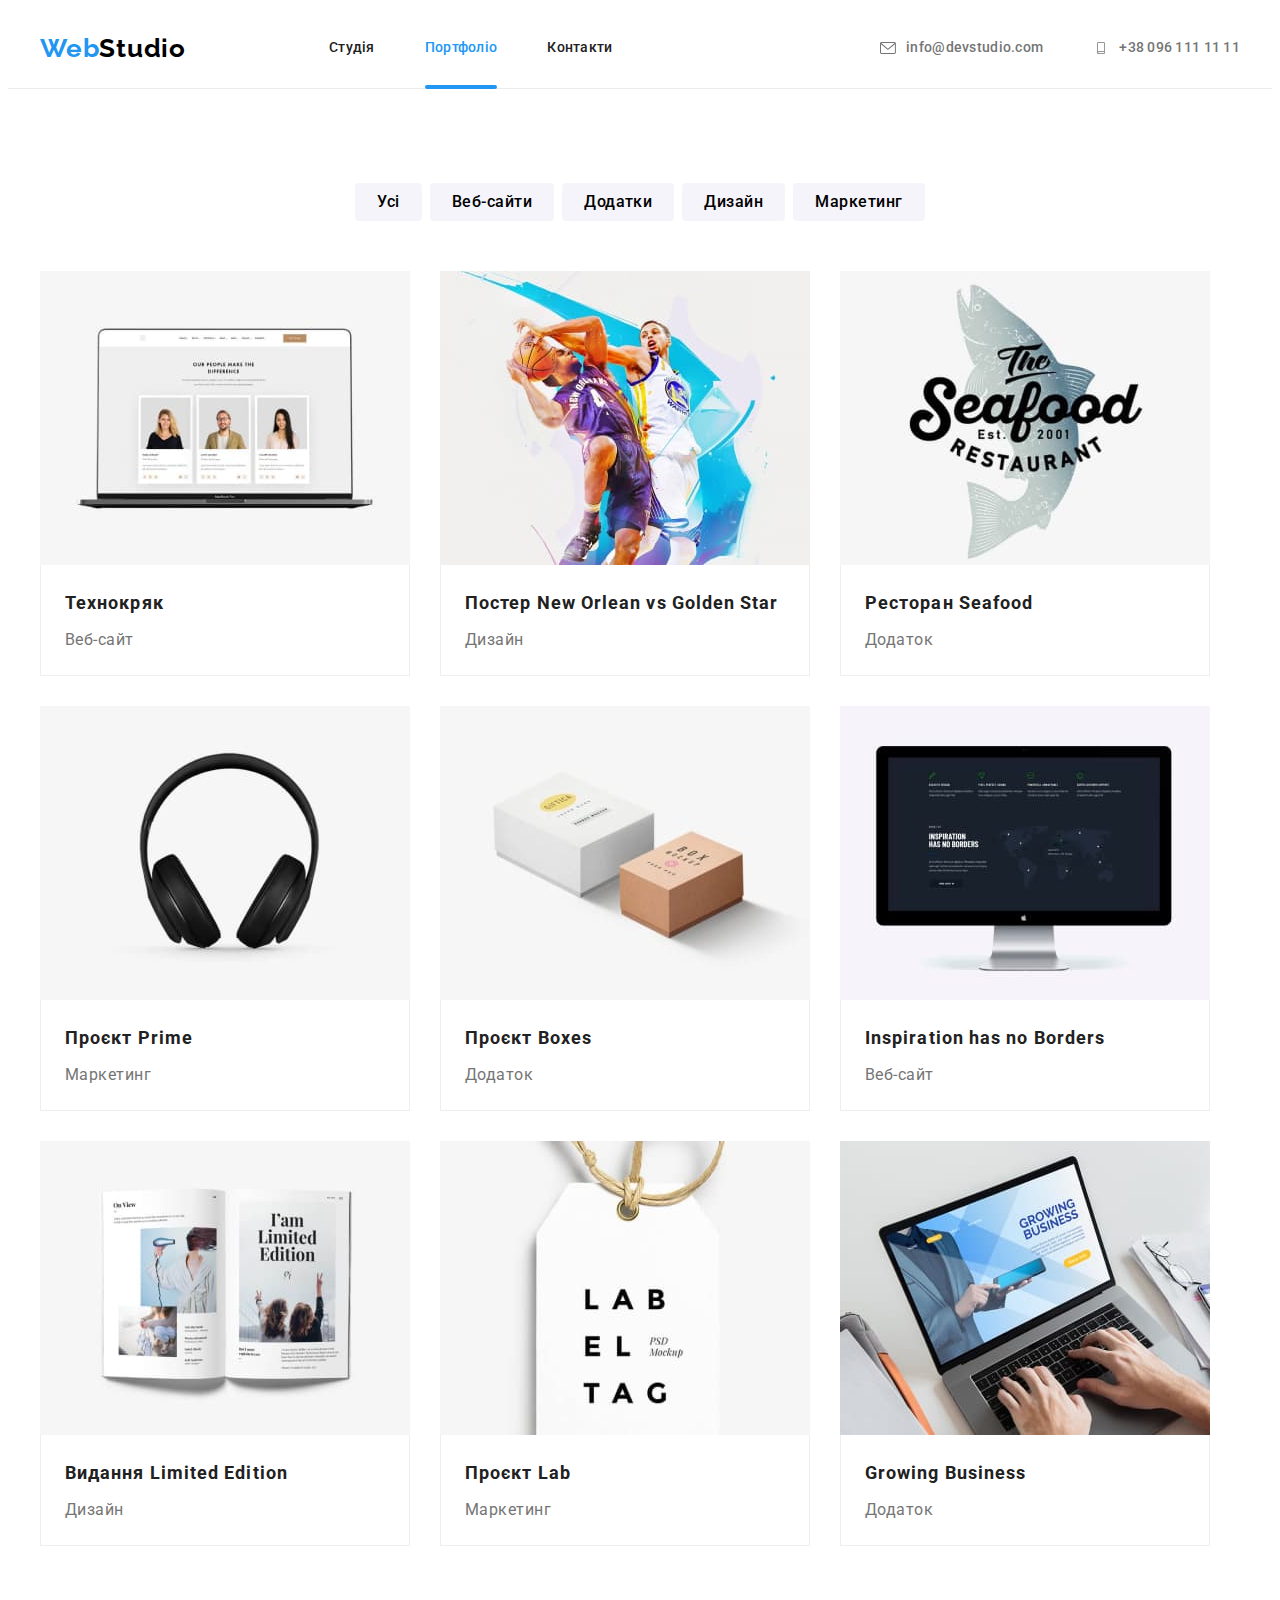
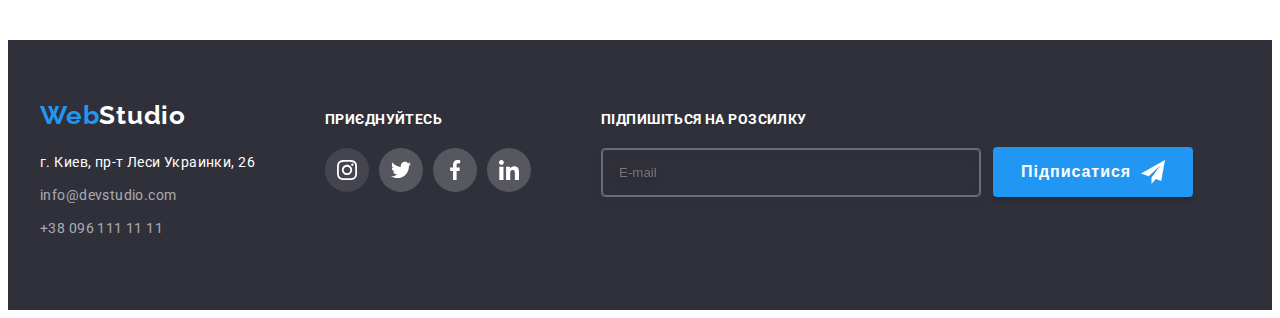
==== portfolio.html @ 6d275584 "start" ====
<!DOCTYPE html>
<html lang="uk">
  <head>
    <meta charset="UTF-8" />
    <meta http-equiv="X-UA-Compatible" content="IE=edge" />
    <meta name="viewport" content="width=device-width, initial-scale=1.0" />
    <link rel="preconnect" href="https://fonts.googleapis.com" />
    <link rel="preconnect" href="https://fonts.gstatic.com" crossorigin />
    <link
      href="https://fonts.googleapis.com/css2?family=Raleway:wght@700&family=Roboto:wght@400;500;700;900&display=swap"
      rel="stylesheet"
    />
    <link
      rel="stylesheet"
      href="https://cdnjs.cloudflare.com/ajax/libs/modern-normalize/1.1.0/modern-normalize.min.css"
      integrity="sha512-wpPYUAdjBVSE4KJnH1VR1HeZfpl1ub8YT/NKx4PuQ5NmX2tKuGu6U/JRp5y+Y8XG2tV+wKQpNHVUX03MfMFn9Q=="
      crossorigin="anonymous"
      referrerpolicy="no-referrer"
    />
    <link rel="stylesheet" href="./css/styles.css" />
    <title>Portfolio</title>
  </head>
  <body>
    <!-- Шапка сторінки-->
    <header class="header">
      <div class="header-container container">
        <nav class="site-nav">
          <a class="logo" href="./index.html"
            >Web<span class="accent">Studio</span>
          </a>
          <ul class="site-nav list">
            <li class="site-nav item">
              <a href="./index.html" class="nav-link link">Студія</a>
            </li>
            <li class="site-nav item">
              <a href="./portfolio.html" class="nav-link current link"
                >Портфоліо</a
              >
            </li>
            <li class="site-nav item">
              <a href="#" class="nav-link link">Контакти</a>
            </li>
          </ul>
        </nav>
        <ul class="auth-nav list">
          <li class="auth-nav item">
            <a href="mailto:info@devstudio.com" class="auth-link link">
              <svg class="auth-icon" width="16" height="12">
                <use href="./images/symbol-defs.svg#icon-envelope"></use>
              </svg>
              info@devstudio.com</a
            >
          </li>
          <li class="auth-nav item">
            <a href="tel:+380961111111" class="auth-link link"
              ><svg class="auth-icon" width="16" height="12">
                <use href="./images/symbol-defs.svg#icon-smartphone"></use>
              </svg>
              +38 096 111 11 11</a
            >
          </li>
        </ul>
      </div>
    </header>
    <main>
      <!-- Main section -->
      <section class="portfolio section">
        <div class="container">
          <!-- Filters -->
          <h1 class="visually-hidden">Приклади робіт</h1>
          <ul class="filters-list list">
            <li class="filters-item">
              <button type="button" class="filters-btn">Усі</button>
            </li>
            <li class="filters-item">
              <button type="button" class="filters-btn">Веб-сайти</button>
            </li>
            <li class="filters-item">
              <button type="button" class="filters-btn">Додатки</button>
            </li>
            <li class="filters-item">
              <button type="button" class="filters-btn">Дизайн</button>
            </li>
            <li class="filters-item">
              <button type="button" class="filters-btn">Маркетинг</button>
            </li>
          </ul>

          <!-- Image list -->

          <ul class="img-list list">
            <li class="img-item">
              <a href="#" class="img-link link">
                <div class="img-top-wrap">
                  <img
                    class="filters-img"
                    src="./images/all_1.jpg"
                    alt="Ноутбук"
                    width="370"
                  />
                  <p class="img-top-text">
                    Ресурс пропонує комплексні пропозиції з різним рівнем
                    функціоналу та сервісів. Все це дозволить відвідувачу
                    отримати вичерпні відомості про компанію чи приватну особу.
                  </p>
                </div>
                <div class="image-wrap">
                  <h2 class="img-title">Технокряк</h2>
                  <p class="img-text">Веб-сайт</p>
                </div>
              </a>
            </li>
            <li class="img-item">
              <a href="#" class="img-link link">
                <div class="img-top-wrap">
                  <img
                    class="filters-img"
                    src="./images/all_2.jpg"
                    alt="Баскетболісти"
                    width="370"
                  />
                  <p class="img-top-text">
                    Ресурс пропонує комплексні пропозиції з різним рівнем
                    функціоналу та сервісів. Все це дозволить відвідувачу
                    отримати вичерпні відомості про компанію чи приватну особу.
                  </p>
                </div>
                <div class="image-wrap">
                  <h2 class="img-title">
                    Постер <span lang="en">New Orlean vs Golden Star</span>
                  </h2>
                  <p class="img-text">Дизайн</p>
                </div></a
              >
            </li>
            <li class="img-item">
              <a href="#" class="img-link link">
                <div class="img-top-wrap">
                  <img
                    class="filters-img"
                    src="./images/all_3.jpg"
                    alt="Емблема ресторану морепродуктів"
                    width="370"
                  />
                  <p class="img-top-text">
                    Ресурс пропонує комплексні пропозиції з різним рівнем
                    функціоналу та сервісів. Все це дозволить відвідувачу
                    отримати вичерпні відомості про компанію чи приватну особу.
                  </p>
                </div>
                <div class="image-wrap">
                  <h2 class="img-title">
                    Ресторан <span lang="en">Seafood </span>
                  </h2>
                  <p class="img-text">Додаток</p>
                </div>
              </a>
            </li>
            <li class="img-item">
              <a href="#" class="img-link link">
                <div class="img-top-wrap">
                  <img
                    class="filters-img"
                    src="./images/all_4.jpg"
                    alt="Наушники"
                    width="370"
                  />
                  <p class="img-top-text">
                    Ресурс пропонує комплексні пропозиції з різним рівнем
                    функціоналу та сервісів. Все це дозволить відвідувачу
                    отримати вичерпні відомості про компанію чи приватну особу.
                  </p>
                </div>
                <div class="image-wrap">
                  <h2 class="img-title">
                    Проєкт <span lang="en"> Prime </span>
                  </h2>
                  <p class="img-text">Маркетинг</p>
                </div>
              </a>
            </li>
            <li class="img-item">
              <a href="#" class="img-link link">
                <div class="img-top-wrap">
                  <img
                    class="filters-img"
                    src="./images/all_5.jpg"
                    alt="Картоні коробки"
                    width="370"
                  />
                  <p class="img-top-text">
                    Ресурс пропонує комплексні пропозиції з різним рівнем
                    функціоналу та сервісів. Все це дозволить відвідувачу
                    отримати вичерпні відомості про компанію чи приватну особу.
                  </p>
                </div>
                <div class="image-wrap">
                  <h2 class="img-title">Проєкт <span lang="en">Boxes</span></h2>
                  <p class="img-text">Додаток</p>
                </div>
              </a>
            </li>
            <li class="img-item">
              <a href="#" class="img-link link">
                <div class="img-top-wrap">
                  <img
                    class="filters-img"
                    src="./images/all_6.jpg"
                    alt="Монітор"
                    width="370"
                  />
                  <p class="img-top-text">
                    Ресурс пропонує комплексні пропозиції з різним рівнем
                    функціоналу та сервісів. Все це дозволить відвідувачу
                    отримати вичерпні відомості про компанію чи приватну особу.
                  </p>
                </div>
                <div class="image-wrap">
                  <h2 class="img-title" lang="en">
                    Inspiration has no Borders
                  </h2>
                  <p class="img-text">Веб-сайт</p>
                </div>
              </a>
            </li>
            <li class="img-item">
              <a href="#" class="img-link link">
                <div class="img-top-wrap">
                  <img
                    class="filters-img"
                    src="./images/all_7.jpg"
                    alt="Розгорнути книга"
                    width="370"
                  />
                  <p class="img-top-text">
                    Ресурс пропонує комплексні пропозиції з різним рівнем
                    функціоналу та сервісів. Все це дозволить відвідувачу
                    отримати вичерпні відомості про компанію чи приватну особу.
                  </p>
                </div>
                <div class="image-wrap">
                  <h2 class="img-title">
                    Видання <span lang="en">Limited Edition</span>
                  </h2>
                  <p class="img-text">Дизайн</p>
                </div>
              </a>
            </li>
            <li class="img-item">
              <a href="#" class="img-link link">
                <div class="img-top-wrap">
                  <img
                    class="filters-img"
                    src="./images/all_8.jpg"
                    alt="Ярлик на мотузці"
                    width="370"
                  />
                  <p class="img-top-text">
                    Ресурс пропонує комплексні пропозиції з різним рівнем
                    функціоналу та сервісів. Все це дозволить відвідувачу
                    отримати вичерпні відомості про компанію чи приватну особу.
                  </p>
                </div>
                <div class="image-wrap">
                  <h2 class="img-title">Проєкт <span lang="en">Lab</span></h2>
                  <p class="img-text">Маркетинг</p>
                </div>
              </a>
            </li>
            <li class="img-item">
              <a href="#" class="img-link link">
                <div class="img-top-wrap">
                  <img
                    class="filters-img"
                    src="./images/all_9.jpg"
                    alt="Набір тексту на ноутбуці"
                    width="370"
                  />
                  <p class="img-top-text">
                    Ресурс пропонує комплексні пропозиції з різним рівнем
                    функціоналу та сервісів. Все це дозволить відвідувачу
                    отримати вичерпні відомості про компанію чи приватну особу.
                  </p>
                </div>
                <div class="image-wrap">
                  <h2 class="img-title" lang="en">Growing Business</h2>
                  <p class="img-text">Додаток</p>
                </div>
              </a>
            </li>
          </ul>
        </div>
      </section>
    </main>
    <!-- Футер -->
    <footer class="footer section">
      <div class="footer-container container">
        <div class="footer-data">
          <a class="footer-logo" href="./index.html"
            >Web<span class="accent-footer">Studio</span>
          </a>

          <!-- <a href="./index.html">Web <span>Studio</span> </a> -->
          <address class="footer-data">
            <ul class="footer-list list">
              <li class="footer-item">
                <a
                  class="footer-adres link"
                  href="https://goo.gl/maps/CPtrU1FHBa2aNyZL9"
                  target="_blank"
                  rel="noopener noreferrer nofollow"
                  >г. Киев, пр-т Леси Украинки, 26</a
                >
              </li>
              <li class="footer-item">
                <a class="footer-nav link" href="mailto:info@devstudio.com"
                  >info@devstudio.com</a
                >
              </li>
              <li class="footer-item">
                <a class="footer-nav link" href="tel:+380961111111"
                  >+38 096 111 11 11</a
                >
              </li>
            </ul>
          </address>
        </div>
        <div class="footer-soc">
          <p class="footer-soc-title">Приєднуйтесь</p>
          <ul class="footer-soc-list list">
            <li class="footer-soc-item link">
              <a class="footer-soc-link" href="">
                <svg class="footer-soc-icon" width="20" height="20">
                  <use href="./images/symbol-defs.svg#icon-instagram"></use>
                </svg>
              </a>
            </li>
            <li class="footer-soc-link link">
              <a class="footer-soc-link" href="">
                <svg class="footer-soc-icon" width="20" height="20">
                  <use href="./images/symbol-defs.svg#icon-twitter"></use>
                </svg>
              </a>
            </li>
            <li class="footer-soc-link link">
              <a class="footer-soc-link" href="">
                <svg class="footer-soc-icon" width="20" height="20">
                  <use href="./images/symbol-defs.svg#icon-facebook"></use>
                </svg>
              </a>
            </li>
            <li class="footer-soc-link link">
              <a class="footer-soc-link" href="">
                <svg class="footer-soc-icon" width="20" height="20">
                  <use href="./images/symbol-defs.svg#icon-linkedin"></use>
                </svg>
              </a>
            </li>
          </ul>
        </div>
        <form class="footer-form">
          <div class="footer-form-field">
            <b class="footer-form-text">Підпишіться на розсилку</b>
            <label class="footer-form-label" for="user_email">
              <input
                class="footer-form-input"
                type="email"
                name="email"
                id="user_email"
                placeholder="E-mail"
              />
            </label>
          </div>
          <div class="footer-form-btn">
            <button class="footer-btn" type="submit">
              Підписатися
              <svg class="footer-form-btn-icon" width="24" height="24">
                <use href="./images/symbol-defs.svg#send"></use>
              </svg>
            </button>
          </div>
        </form>
      </div>
    </footer>
  </body>
</html>
---- css/styles.css ----
body {
  font-family: "Roboto", sans-serif;
  color: #212121;
  background: #ffffff;
}

:root {
  --text-nav-link-color: #212121;
  --text-nav-link-hover-color: #2196f3;
  --auth-link-color: #757575;
  --hero-title-color: #ffffff;
  --hero-btn-hover-background-color: #188ce8;
  --team-background-color: #f5f4fa;
  --footer-nav-color: rgba(255, 255, 255, 0.6);
  --accent-color: #000000;
  --hero-bacground-color: #2f303a;
  --header-border_bottom-color: #ececec;
  --portfolio-border-color: #eeeeee;
  --customer-link-color: #afb1b8;
  --work-examp-before-background: rgba(47, 48, 58, 0.8);
  --transition-duration: 250ms cubic-bezier(0.4, 0, 0.2, 1);
}

.list {
  list-style: none;
  margin: 0;
  padding: 0;
}

.link {
  text-decoration: none;
  font-style: normal;
  margin: 0;
  padding: 0;
}

p,
h1,
h2,
h3,
h4,
h5,
h6 {
  margin: 0;
}

ul,
ol {
  margin: 0;
  padding-left: 0;
}

.container {
  width: 1200px;
  padding-left: 15px;
  padding-right: 15px;
  /* outline: 2px solid red; */
  margin: 0 auto;
}

.section {
  padding-top: 94px;
  padding-bottom: 94px;
}

.visually-hidden {
  position: absolute;
  white-space: nowrap;
  width: 1px;
  height: 1px;
  overflow: hidden;
  border: 0;
  padding: 0;
  clip: rect(0 0 0 0);
  clip-path: inset(50%);
  margin: -1px;
}

.logo,
.accent {
  text-decoration: none;
}

/* Site Nav */
.header {
  border-bottom: 1px solid var(--header-border_bottom-color);
}

.header-container {
  display: flex;
}

.logo {
  display: inline-block;
  font-family: "Raleway";
  font-style: normal;
  font-weight: 700;
  font-size: 26px;
  line-height: 1.19;
  letter-spacing: 0.03em;
  color: var(--text-nav-link-hover-color);
  padding-top: 25px;
  padding-bottom: 24px;
}

.accent {
  display: inline-block;
  font-family: "Raleway";
  font-style: normal;
  font-weight: 700;
  font-size: 26px;
  line-height: 1.19;
  letter-spacing: 0.03em;
  color: var(--accent-color);
  margin-right: 93px;
}

.site-nav {
  display: flex;
  align-items: center;
  gap: 50px;
}

.nav-link {
  position: relative;
  transition: color var(--transition-duration);
  display: block;
  align-items: center;
  text-align: center;
  padding-top: 32px;
  padding-bottom: 32px;
  font-weight: 500;
  font-style: normal;
  font-size: 14px;
  line-height: 1.14;
  letter-spacing: 0.02em;
  color: var(--text-nav-link-color);
}

.nav-link.current::after {
  position: absolute;
  left: 0;
  bottom: -1px;
  content: "";
  width: 100%;
  height: 4px;
  border-radius: 2px;
  background-color: var(--text-nav-link-hover-color);
}

.nav-link:hover,
.nav-link:focus {
  color: var(--text-nav-link-hover-color);
}

.site-nav .link.current {
  color: var(--text-nav-link-hover-color);
}

/* .auth-nav */
.auth-icon {
  margin-right: 10px;
}

.auth-nav {
  display: flex;
  align-items: center;
  margin-left: auto;
}
.auth-nav .item + .item {
  margin-left: 50px;
}

.auth-link {
  transition: color var(--transition-duration);
  display: flex;
  align-items: center;
  font-style: normal;
  font-weight: 500;
  font-size: 14px;
  line-height: 1.14;
  letter-spacing: 0.02em;
  color: var(--auth-link-color);
  padding-top: 32px;
  padding-bottom: 32px;
}

.auth-icon {
  fill: currentColor;
}

.auth-link:hover,
.auth-link:focus {
  color: var(--text-nav-link-hover-color);
}

/* Головний герой */

.hero {
  margin: 0 auto;
  max-width: 1600px;
  text-align: center;
  padding-top: 200px;
  padding-bottom: 200px;
  background: var(--hero-bacground-color);
  background-image: linear-gradient(
      rgba(47, 48, 58, 0.4),
      rgba(47, 48, 58, 0.4)
    ),
    url(../images/img-hero.jpg);
  background-repeat: no-repeat;
  background-position: center;
  background-size: cover;
}

.hero-title {
  font-weight: 900;
  font-size: 44px;
  line-height: 1.36;
  text-align: center;
  letter-spacing: 0.06em;
  text-transform: uppercase;
  color: var(--hero-title-color);
  max-width: 696px;
  margin: 0 auto 30px auto;
}

.hero-btn {
  display: block;
  transition: background-color var(--transition-duration);
  font-family: Roboto, sans-serif;
  font-style: normal;
  font-weight: 700;
  font-size: 16px;
  line-height: 1.88;
  text-align: center;
  letter-spacing: 0.06em;
  color: var(--hero-title-color);
  background-color: var(--text-nav-link-hover-color);
  cursor: pointer;
  border-radius: 4px;
  border: none;
  padding: 10px 32px;
  margin: 0 auto;
  box-shadow: 0px 4px 4px rgba(0, 0, 0, 0.15);
}

.hero-btn:hover,
.hero-btn:focus {
  background-color: var(--hero-btn-hover-background-color);
}

/* Можливості студії */

.studio-title {
  font-weight: 700;
  font-size: 14px;
  line-height: 1.14;
  letter-spacing: 0.03em;
  text-transform: uppercase;
  margin-bottom: 10px;
}

.studio-list {
  display: flex;
  gap: 30px;
}
.studio-icon {
  margin-bottom: 30px;
}

.studio-text {
  max-width: 270px;
  font-weight: 400;
  font-size: 14px;
  line-height: 1.71;
  letter-spacing: 0.03em;
  color: var(--auth-link-color);
}

/* Приклади робіт */

.work-examp {
  padding-top: 0;
  padding-bottom: 94px;
}

.work-examp-title {
  font-weight: 700;
  font-size: 36px;
  line-height: 1.16;
  text-align: center;
  letter-spacing: 0.03em;
  margin-bottom: 50px;
}

.work-examp-list {
  display: flex;
  gap: 30px;
}

.work-examp-item {
  position: relative;
  width: calc((100% - 60px) / 3);
}

.work-examp-item::before {
  position: absolute;
  content: "";
  width: 100%;
  min-height: 70px;
  bottom: 0%;
  background-color: var(--work-examp-before-background);
}

.work-examp-img {
  display: block;
}

.work-examp-text {
  position: absolute;
  left: 50%;
  bottom: 0%;
  transform: translate(-50%, 0);
  font-weight: 700;
  font-size: 14px;
  line-height: 1.14;
  letter-spacing: 0.03em;
  text-transform: uppercase;
  color: var(--hero-title-color);
  padding-bottom: 27px;
}

/* -------------Команда------------ */
.team {
  background: var(--team-background-color);
}

.team-container {
  display: flex;
  max-height: 428px;
}

.team-main-title {
  text-align: center;
  font-weight: 700;
  font-size: 36px;
  line-height: 1.16;
  letter-spacing: 0.03em;
  margin-bottom: 50px;
}

.team-item {
  background-color: var(--hero-title-color);
  width: calc((100% - 90px) / 4);
}

.img-foto {
  margin-bottom: 30px;
}

.team-title {
  font-weight: 500;
  font-size: 16px;
  line-height: 1.18;
  text-align: center;
  letter-spacing: 0.03em;
  margin-bottom: 10px;
}

.team-list {
  display: flex;
  gap: 30px;
}

.team-item {
  box-shadow: 0px 1px 3px rgba(0, 0, 0, 0.12), 0px 1px 1px rgba(0, 0, 0, 0.14),
    0px 2px 1px rgba(0, 0, 0, 0.2);
  border-radius: 0px 0px 4px 4px;
}

.team-pos {
  font-weight: 400;
  font-size: 16px;
  line-height: 1.18;
  text-align: center;
  letter-spacing: 0.03em;
  color: var(--auth-link-color);
  padding-bottom: 16px;
}

.team-soc {
  display: flex;
  justify-content: center;
  align-items: center;
  gap: 10px;
  margin-bottom: 30px;
}

.team-soc-link {
  transition: color var(--transition-duration), fill var(--transition-duration),
    background-color var(--transition-duration);
  width: 44px;
  height: 44px;
  border-radius: 50%;
  /* background-color: tomato; */
  display: flex;
  align-items: center;
  justify-content: center;
  color: rgba(175, 177, 184, 1);
}

.team-soc-icon {
  fill: currentColor;
}

.team-soc-link:hover,
.team-soc-link:focus {
  background-color: rgba(33, 150, 243, 1);
  color: var(--hero-title-color);
}

/* -----------regular customers */
/* .regular-customers {
}
.section {
}*/

/* .customers {
 } */

.customers-title {
  display: block;
  font-weight: 700;
  font-size: 36px;
  line-height: 1.16;
  text-align: center;
  letter-spacing: 0.03em;
  color: var(--text-nav-link-color);
  margin-bottom: 50px;
}

.customers-list {
  display: flex;
  justify-content: center;
  align-items: center;
  gap: 30px;
}

/* .customers-item {
} */

.customers-link {
  display: flex;
  transition: color var(--transition-duration),
    border var(--transition-duration);
  color: var(--customer-link-color);
  border: 1px solid var(--customer-link-color);
  border-radius: 3.5px;
}

.customers-icon {
  fill: currentColor;
}

.customers-link:hover,
.customers-link:focus {
  color: var(--text-nav-link-hover-color);
  border: 1px solid var(--text-nav-link-hover-color);
}

/*---------- footer----------- */

.footer {
  padding-top: 60px;
  padding-bottom: 60px;
  background: var(--hero-bacground-color);
}

.footer-container {
  display: flex;
  gap: 70px;
  align-items: baseline;
}

.footer-logo {
  text-decoration: none;
  display: inline-block;
  font-family: "Raleway";
  font-style: normal;
  font-weight: 700;
  font-size: 26px;
  line-height: 31px;
  letter-spacing: 0.03em;
  color: var(--text-nav-link-hover-color);
  margin-bottom: 20px;
}

.accent-footer {
  display: inline-block;
  font-family: "Raleway";
  font-style: normal;
  font-weight: 700;
  font-size: 26px;
  line-height: 1.19;
  letter-spacing: 0.03em;
  color: var(--hero-title-color);
}

.footer-adres {
  transition: color var(--transition-duration);
  display: inline-block;
  font-weight: 400;
  font-style: normal;
  font-size: 14px;
  line-height: 1.71;
  letter-spacing: 0.03em;
  color: var(--hero-title-color);
  margin-bottom: 9px;
}

.footer-adres:hover,
.footer-adres:focus {
  color: var(--text-nav-link-hover-color);
}

.footer-nav {
  transition: color var(--transition-duration);
  display: inline-block;
  text-decoration: none;
  font-weight: 400;
  font-size: 14px;
  line-height: 1.71;
  letter-spacing: 0.03em;
  color: var(--footer-nav-color);
  margin-bottom: 9px;
}

.footer-nav:hover,
.footer-nav:focus {
  color: var(--text-nav-link-hover-color);
}

.footer-soc-title {
  display: inline-block;
  font-weight: 700;
  font-size: 14px;
  line-height: 1.14;
  letter-spacing: 0.03em;
  text-transform: uppercase;
  color: var(--hero-title-color);
  margin-bottom: 20px;
}

.footer-soc-list {
  display: flex;
  align-items: center;
  justify-content: center;
  gap: 10px;
}

.footer-soc-link {
  transition: background-color var(--transition-duration);
  width: 44px;
  height: 44px;
  border-radius: 50%;
  /* background-color: tomato; */
  display: flex;
  align-items: center;
  justify-content: center;
  color: var(--hero-title-color);
  background-color: rgba(255, 255, 255, 0.1);
}

.footer-soc-icon {
  fill: currentColor;
}

.footer-soc-link:hover,
.footer-soc-link:focus {
  background-color: rgba(33, 150, 243, 1);
}

.footer-form {
  display: flex;
  gap: 12px;
}

.footer-form-field {
  display: flex;
  flex-direction: column;
  gap: 20px;
}

.footer-form-text {
  font-weight: 700;
  font-size: 14px;
  line-height: 1.14;
  letter-spacing: 0.03em;
  text-transform: uppercase;
  color: var(--hero-title-color);
}

.footer-form-label {
  border: 1px solid rgba(255, 255, 255, 0.3);
  filter: drop-shadow(0px 4px 4px rgba(0, 0, 0, 0.15));
  border-radius: 4px;
}

.footer-form-input {
  border: 1px solid rgba(255, 255, 255, 0.3);
  filter: drop-shadow(0px 4px 4px rgba(0, 0, 0, 0.15));
  border-radius: 4px;
  min-width: 358px;
  color: var(--hero-title-color);
  padding-left: 16px;
  padding-top: 15px;
  padding-bottom: 15px;
  background-color: transparent;
}

.footer-form-input input::placeholder {
  font-weight: 400;
  font-size: 16px;
  line-height: 1.25;
  letter-spacing: 0.03em;
  color: rgba(255, 255, 255, 0.6);
}

.footer-form-btn {
  position: relative;
  top: 0;
  left: 0;
}

.footer-btn {
  position: absolute;
  bottom: 0;
  display: flex;
  gap: 10px;
  align-items: center;
  justify-content: center;
  font-weight: 700;
  font-size: 16px;
  line-height: 1.88;
  letter-spacing: 0.06em;
  color: var(--hero-title-color);
  padding: 10px 28px;
  border: none;
  background: var(--text-nav-link-hover-color);
  box-shadow: 0px 4px 4px rgba(0, 0, 0, 0.15);
  border-radius: 4px;
  cursor: pointer;
}

/* ---------Portfolio-------- */

.filters-btn {
  display: inline-block;
  transition: background-color var(--transition-duration),
    color var(--transition-duration), box-shadow var(--transition-duration);
  font-family: Roboto, sans-serif;
  font-weight: 500;
  font-size: 16px;
  line-height: 1.62;
  text-align: center;
  letter-spacing: 0.03em;
  cursor: pointer;
  color: var(text-nav-link-color);
  background-color: var(--team-background-color);
  border-radius: 4px;
  padding: 6px 22px;
  border: transparent;
}

.filters-btn:hover,
.filters-btn:focus {
  color: var(--hero-title-color);
  background-color: var(--text-nav-link-hover-color);
  box-shadow: 0px 3px 1px rgba(0, 0, 0, 0.1), 0px 1px 2px rgba(0, 0, 0, 0.08),
    0px 2px 2px rgba(0, 0, 0, 0.12);
}

.filters-list {
  display: flex;
  gap: 8px;
  justify-content: center;
  margin-bottom: 50px;
}

/* image list content */

.img-list {
  display: flex;
  flex-wrap: wrap;
  gap: 30px;
}

.filters-img {
  display: block;
}

.image-wrap {
  padding: 20px 24px;
  border: 1px solid var(--portfolio-border-color);
  border-top: none;
}

.img-title {
  display: block;
  font-weight: 700;
  font-size: 18px;
  line-height: 2;
  letter-spacing: 0.06em;
  color: var(--text-nav-link-color);
  margin-bottom: 4px;
}

.img-top-wrap {
  position: relative;
  overflow: hidden;
}

.img-top-text {
  position: absolute;
  top: 0;
  left: 0;
  transform: translateY(100%);
  transition: transform var(--transition-duration);
  font-weight: 400;
  font-size: 18px;
  line-height: 1.56;
  letter-spacing: 0.03em;
  color: var(--hero-title-color);
  background-color: rgba(33, 150, 243, 0.9);
  padding: 63px 24px;
  overflow: auto;
}

.img-item:hover .img-top-text {
  transform: translateY(0);
}

.img-text {
  display: block;
  font-weight: 400;
  font-size: 16px;
  line-height: 1.88;
  letter-spacing: 0.03em;
  color: var(--auth-link-color);
}

.img-item {
  flex-basis: calc(100% / 3 - 60px);
}

.img-link {
  transition: box-shadow var(--transition-duration);
  display: block;
}

.img-link:hover,
.img-link:focus {
  box-shadow: 0px 1px 1px rgba(0, 0, 0, 0.12), 0px 4px 4px rgba(0, 0, 0, 0.06),
    1px 4px 6px rgba(0, 0, 0, 0.16);
}

/* -----Modal window--------- */
.backdrop {
  position: fixed;
  top: 0;
  width: 100%;
  height: 100%;
  background-color: rgba(0, 0, 0, 0.2);
  transition: opacity var(--transition-duration),
    visibility var(--transition-duration);
}

.modal {
  width: 528px;
  min-height: 581px;
  background-color: var(--hero-title-color);
  position: absolute;
  top: 50%;
  left: 50%;
  box-shadow: 0px 1px 3px rgba(0, 0, 0, 0.12), 0px 1px 1px rgba(0, 0, 0, 0.14),
    0px 2px 1px rgba(0, 0, 0, 0.2);
  border-radius: 4px;
  transform: translate(-50%, -50%) scaleY(1);
  transition: transform var(--transition-duration);
  padding: 40px;
}

.backdrop.is-hidden .modal {
  transform: translate(-50%, -50%) scaleY(0);
}
.modal-form {
  position: relative;
  width: 448px;
  margin-left: auto;
  margin-right: auto;
  /* border: 1px solid tomato; */
}

.form-field {
  position: relative;
  display: flex;
  flex-direction: column;
  gap: 4px;
  margin-bottom: 10px;
  border: none;
}

input,
textarea {
  outline: none;
}

.input-text {
  width: 100%;
  padding-left: 40px;
  padding-top: 11px;
  padding-bottom: 11px;
  border: 1px solid rgba(33, 33, 33, 0.2);
  border-radius: 4px;
}

.form-field:focus-within .modal-form-icon {
  fill: var(--text-nav-link-hover-color);
}

.form-field:focus-within .input-text {
  border-color: #2196f3;
}

.modal-form-title {
  font-weight: 700;
  font-size: 20px;
  line-height: 1.15;
  text-align: center;
  letter-spacing: 0.03em;
  color: var(--text-nav-link-color);
  margin-bottom: 12px;
}

.modal-form-icon {
  position: absolute;
  top: 50%;
  left: 12px;
  fill: currentColor;
}

.coment-field {
  width: 100%;
  height: 120px;
  padding: 12px 16px;
  font-size: 12px;
  line-height: 1.16;
  resize: none;
  border: 1px solid rgba(33, 33, 33, 0.2);
  border-radius: 4px;
  margin-bottom: 20px;
}

.form-field:focus-within .coment-field {
  border-color: #2196f3;
}

.label-text {
  font-size: 12px;
  line-height: 1.16;
  letter-spacing: 0.01em;
  color: var(--auth-link-color);
}

.label-text,
.coment-field::placeholder {
  font-size: 12px;
  line-height: 1.16;
  letter-spacing: 0.01em;
  color: rgba(117, 117, 117, 0.5);
}

.terms {
  display: flex;
  margin-bottom: 30px;
  gap: 7px;
  align-items: center;
  color: var(--auth-link-color);
}

.checkbox-icon {
  display: inline-block;
  margin-left: 12px;
  width: 16px;
  height: 15px;
  border: 2px solid var(--text-nav-link-color);
  border-radius: 4px;
}

.checkbox:checked + .checkbox-icon {
  background-color: var(--text-nav-link-hover-color);
  background-image: url(..//images/checkbox.svg);
  background-repeat: no-repeat;
  background-size: contain;
  background-origin: content-box;
  border-color: transparent;
}

.checkbox {
  position: absolute;
  width: 1px;
  height: 1px;
  margin: -1px;
  border: 0;
  padding: 0;
  clip: rect(0 0 0 0);
  overflow: hidden;
}

.terms-link {
  display: block;
  font-size: 14px;
  line-height: 1.71;
  letter-spacing: 0.03em;
  text-decoration-line: underline;
  color: var(--text-nav-link-hover-color);
}

.modal-form-btn {
  display: block;
  margin-left: auto;
  margin-right: auto;
  font-weight: 700;
  font-size: 16px;
  line-height: 1.88;
  letter-spacing: 0.06em;
  color: var(--hero-title-color);
  padding: 10px 28px;
  border: none;
  background: var(--text-nav-link-hover-color);
  box-shadow: 0px 4px 4px rgba(0, 0, 0, 0.15);
  border-radius: 4px;
  cursor: pointer;
}

.modal-btn {
  width: 30px;
  height: 30px;
  border: 1px solid rgba(0, 0, 0, 0.1);
  border-radius: 50%;
  background-color: transparent;
  position: absolute;
  right: 8px;
  top: 8px;
  display: flex;
  align-items: center;
  justify-content: center;
  padding: 0;
  cursor: pointer;
  fill: currentColor;
}

.modal-btn:hover,
.modal-btn:focus {
  fill: var(--text-nav-link-hover-color);
}

.is-hidden {
  opacity: 0;
  visibility: hidden;
  pointer-events: none;
}
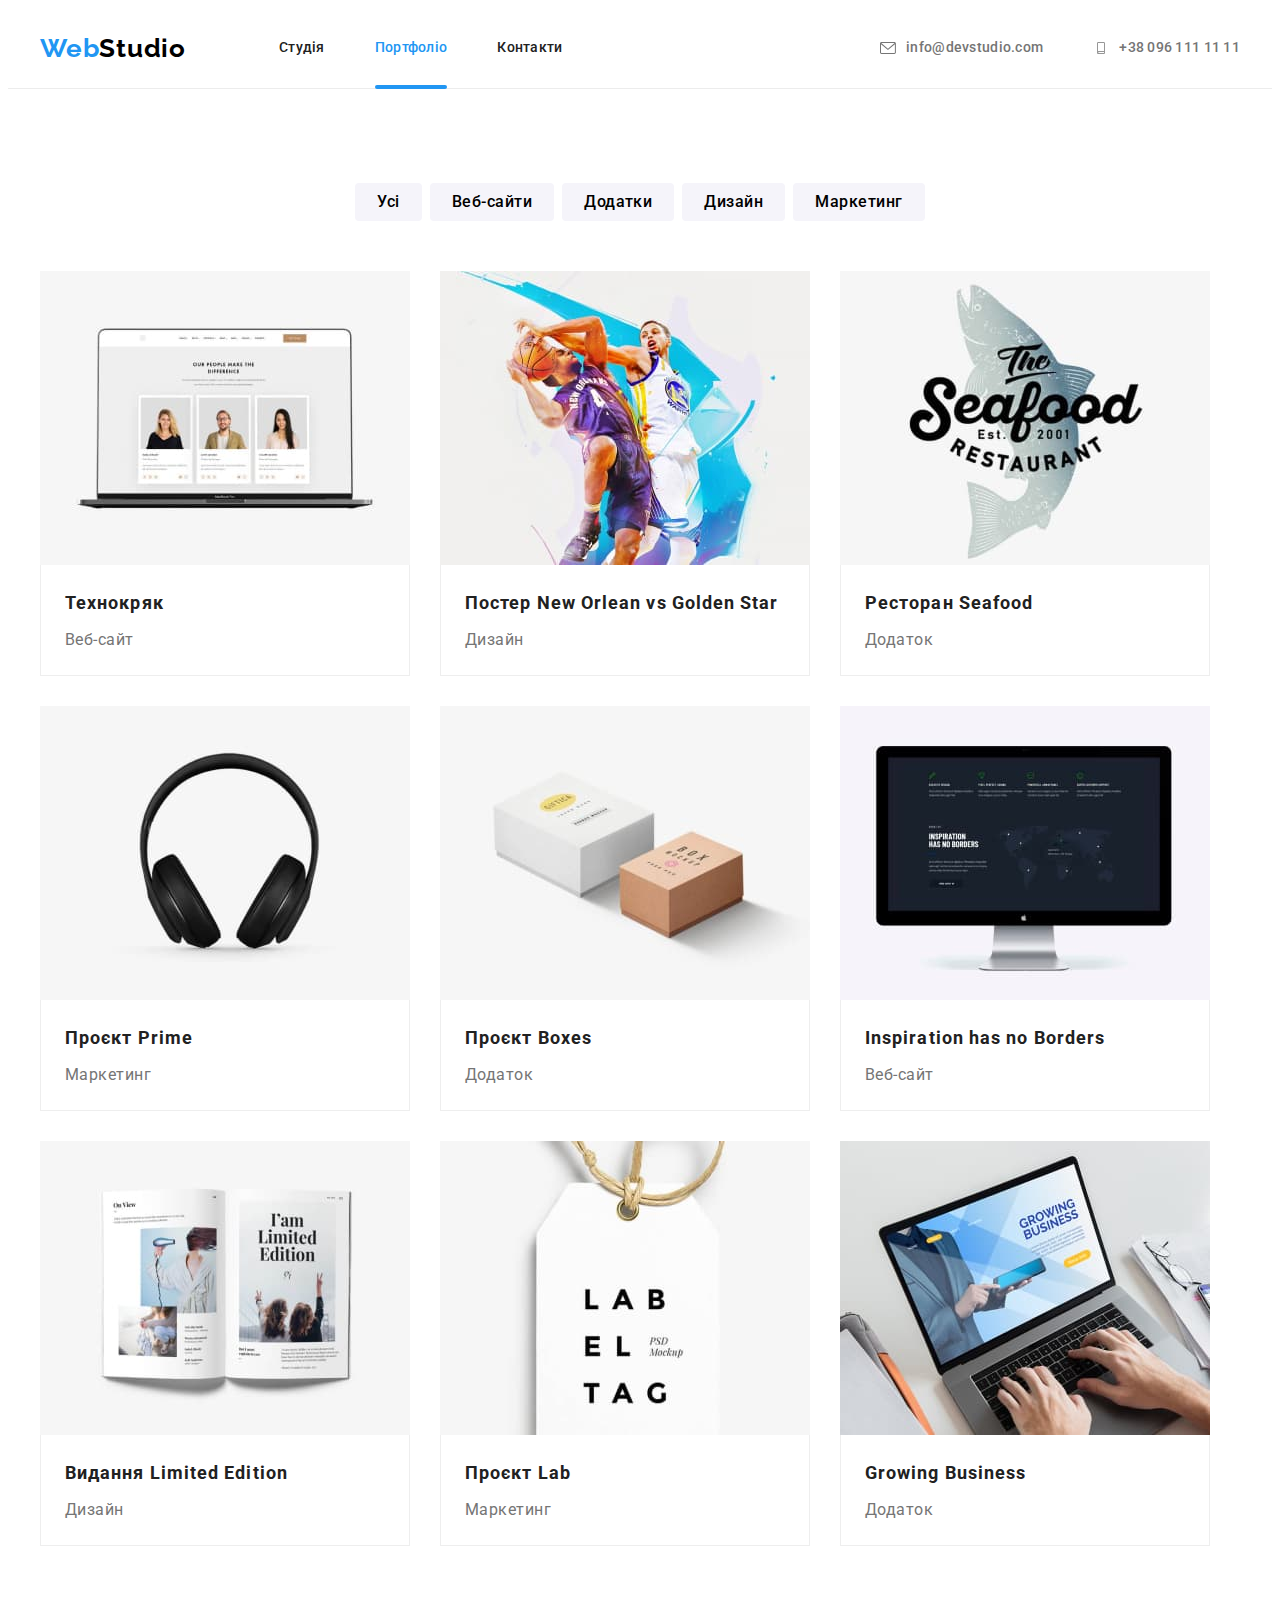
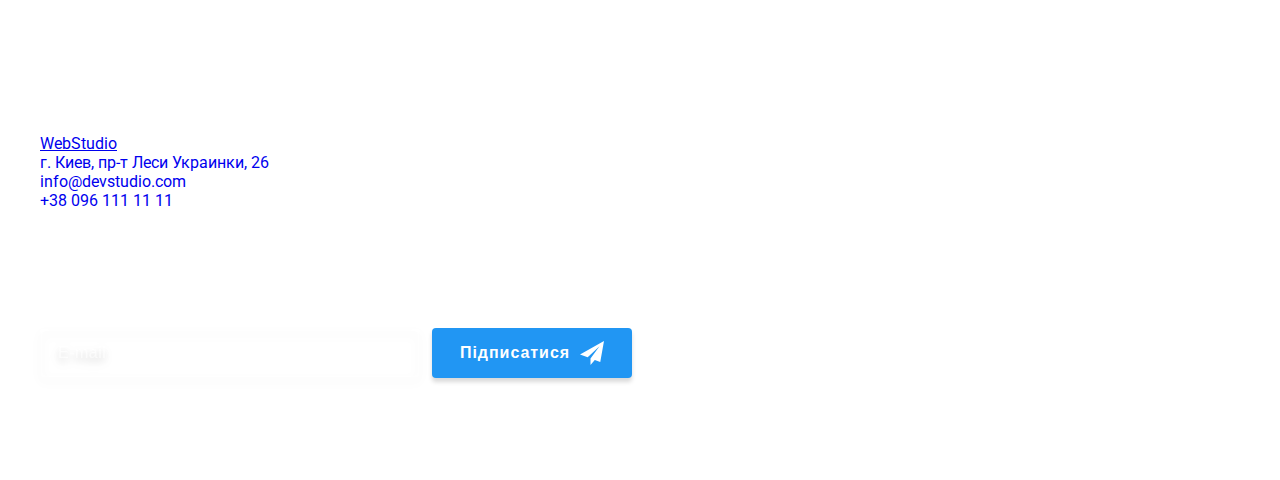
==== commit 70499a86: "bem index" ====
--- a/portfolio.html
+++ b/portfolio.html
@@ -17,43 +17,44 @@
       crossorigin="anonymous"
       referrerpolicy="no-referrer"
     />
-    <link rel="stylesheet" href="./css/styles.css" />
+
+    <link rel="stylesheet" href="./css/main.min.css" />
     <title>Portfolio</title>
   </head>
   <body>
     <!-- Шапка сторінки-->
     <header class="header">
-      <div class="header-container container">
-        <nav class="site-nav">
+      <div class="header__container container">
+        <nav class="site__nav">
           <a class="logo" href="./index.html"
-            >Web<span class="accent">Studio</span>
+            >Web<span class="logo_part logo__part--dark">Studio</span>
           </a>
-          <ul class="site-nav list">
-            <li class="site-nav item">
-              <a href="./index.html" class="nav-link link">Студія</a>
-            </li>
-            <li class="site-nav item">
-              <a href="./portfolio.html" class="nav-link current link"
+          <ul class="menu list">
+            <li class="menu__item">
+              <a href="./index.html" class="menu__link link">Студія</a>
+            </li>
+            <li class="menu__item">
+              <a href="./portfolio.html" class="menu__link link current"
                 >Портфоліо</a
               >
             </li>
-            <li class="site-nav item">
-              <a href="#" class="nav-link link">Контакти</a>
+            <li class="menu__item">
+              <a href="#" class="menu__link link">Контакти</a>
             </li>
           </ul>
         </nav>
-        <ul class="auth-nav list">
-          <li class="auth-nav item">
-            <a href="mailto:info@devstudio.com" class="auth-link link">
-              <svg class="auth-icon" width="16" height="12">
+        <ul class="contacts contacts--pos list">
+          <li class="contacts__item">
+            <a href="mailto:info@devstudio.com" class="contacts__link link">
+              <svg class="contacts__icon" width="16" height="12">
                 <use href="./images/symbol-defs.svg#icon-envelope"></use>
               </svg>
               info@devstudio.com</a
             >
           </li>
-          <li class="auth-nav item">
-            <a href="tel:+380961111111" class="auth-link link"
-              ><svg class="auth-icon" width="16" height="12">
+          <li class="contacts__item">
+            <a href="tel:+380961111111" class="contacts__link link"
+              ><svg class="contacts__icon" width="16" height="12">
                 <use href="./images/symbol-defs.svg#icon-smartphone"></use>
               </svg>
               +38 096 111 11 11</a
--- a/css/main.min.css
+++ b/css/main.min.css
@@ -0,0 +1 @@
+.list{list-style:none;margin:0;padding:0}.link{text-decoration:none;font-style:normal;margin:0;padding:0}p,h1,h2,h3,h4,h5,h6{margin:0}ul,ol{margin:0;padding-left:0}:root{--text-nav-link-color: #212121;--text-nav-link-hover-color: #2196f3;--auth-link-color: #757575;--hero-title-color: #ffffff;--hero-btn-hover-background-color: #188ce8;--team-background-color: #f5f4fa;--footer-nav-color: rgba(255, 255, 255, 0.6);--accent-color: #000000;--hero-bacground-color: #2f303a;--header-border_bottom-color: #ececec;--portfolio-border-color: #eeeeee;--customer-link-color: #afb1b8;--work-examp-before-background: rgba(47, 48, 58, 0.8);--transition-duration: 250ms cubic-bezier(0.4, 0, 0.2, 1)}.container{width:1200px;padding-left:15px;padding-right:15px;margin:0 auto}.section{padding-top:94px;padding-bottom:94px}body{font-family:"Roboto",sans-serif;color:#212121;background:#fff}.logo,.accent{text-decoration:none}input,textarea{outline:rgba(0,0,0,0)}.top__title{font-weight:700;font-size:36px;line-height:1.16;letter-spacing:.03em}.top__title--position{text-align:center;margin-bottom:50px}.visually-hidden{position:absolute;white-space:nowrap;width:1px;height:1px;overflow:hidden;border:0;padding:0;clip:rect(0 0 0 0);-webkit-clip-path:inset(50%);clip-path:inset(50%);margin:-1px}.header{border-bottom:1px solid var(--header-border_bottom-color)}.header__container{display:-webkit-box;display:-ms-flexbox;display:flex}.site__nav{display:-webkit-box;display:-ms-flexbox;display:flex;-webkit-box-align:center;-ms-flex-align:center;align-items:center}.logo{display:inline-block;font-family:"Raleway";font-style:normal;font-weight:700;font-size:26px;line-height:1.19;letter-spacing:.03em;color:var(--text-nav-link-hover-color);padding-top:15px;padding-bottom:15px}.logo__part{display:inline-block;font-family:"Raleway";font-style:normal;font-weight:700;font-size:26px;line-height:1.19;letter-spacing:.03em}.logo__part--dark{display:inline-block;font-family:"Raleway";font-style:normal;font-weight:700;font-size:26px;line-height:1.19;letter-spacing:.03em;color:var(--accent-color);margin-right:93px}.menu{display:-webkit-box;display:-ms-flexbox;display:flex;-webkit-box-align:center;-ms-flex-align:center;align-items:center;gap:50px}.menu__link{position:relative;-webkit-transition:color var(--transition-duration);transition:color var(--transition-duration);display:block;-webkit-box-align:center;-ms-flex-align:center;align-items:center;text-align:center;padding-top:32px;padding-bottom:32px;font-weight:500;font-style:normal;font-size:14px;line-height:1.14;letter-spacing:.02em;color:var(--text-nav-link-color)}.menu__link.current::after{position:absolute;left:0;bottom:-1px;content:"";width:100%;height:4px;border-radius:2px;background-color:var(--text-nav-link-hover-color)}.menu__link.current::after:hover,.menu__link.current::after:focus{color:var(--text-nav-link-hover-color)}.menu__link.current{color:var(--text-nav-link-hover-color)}.contacts{display:-webkit-box;display:-ms-flexbox;display:flex;-webkit-box-align:center;-ms-flex-align:center;align-items:center}.contacts--pos{margin-left:auto}.contacts__item+.contacts__item{margin-left:50px}.contacts__link{-webkit-transition:color var(--transition-duration);transition:color var(--transition-duration);display:-webkit-box;display:-ms-flexbox;display:flex;-webkit-box-align:center;-ms-flex-align:center;align-items:center;font-style:normal;font-weight:500;font-size:14px;line-height:1.14;letter-spacing:.02em;color:var(--auth-link-color);padding-top:15px;padding-bottom:15px}.contacts__link:hover,.contacts__link:focus{color:var(--text-nav-link-hover-color)}.contacts__icon{fill:currentColor}.contacts__icon{margin-right:10px}.hero{margin:0 auto;max-width:1600px;text-align:center;padding-top:200px;padding-bottom:200px;background:var(--hero-bacground-color);background-image:-webkit-gradient(linear, left top, left bottom, from(rgba(47, 48, 58, 0.4)), to(rgba(47, 48, 58, 0.4))),url(../images/img-hero.jpg);background-image:linear-gradient(rgba(47, 48, 58, 0.4), rgba(47, 48, 58, 0.4)),url(../images/img-hero.jpg);background-repeat:no-repeat;background-position:center;background-size:cover}.hero__title{font-weight:900;font-size:44px;line-height:1.36;text-align:center;letter-spacing:.06em;text-transform:uppercase;color:var(--hero-title-color);max-width:696px;margin:0 auto 30px auto}.hero__btn{display:block;-webkit-transition:background-color var(--transition-duration);transition:background-color var(--transition-duration);font-family:Roboto,sans-serif;font-style:normal;font-weight:700;font-size:16px;line-height:1.88;text-align:center;letter-spacing:.06em;color:var(--hero-title-color);background-color:var(--text-nav-link-hover-color);cursor:pointer;border-radius:4px;border:none;padding:10px 32px;margin:0 auto;-webkit-box-shadow:0px 4px 4px rgba(0,0,0,.15);box-shadow:0px 4px 4px rgba(0,0,0,.15)}.hero__btn:hover,.hero__btn:focus{background-color:var(--hero-btn-hover-background-color)}.studio__title{font-weight:700;font-size:14px;line-height:1.14;letter-spacing:.03em;text-transform:uppercase;margin-bottom:10px}.studio{display:-webkit-box;display:-ms-flexbox;display:flex;gap:30px}.studio__icon{margin-bottom:30px}.studio__text{max-width:270px;font-weight:400;font-size:14px;line-height:1.71;letter-spacing:.03em;color:var(--auth-link-color)}.examples--section{padding-top:0;padding-bottom:94px}.work-examp{display:-webkit-box;display:-ms-flexbox;display:flex;gap:30px}.work-examp__item{position:relative;width:calc((100% - 60px)/3)}.work-examp__item::before{position:absolute;content:"";width:100%;min-height:70px;bottom:0%;background-color:var(--work-examp-before-background)}.work-examp__img{display:block}.work-examp__text{position:absolute;left:50%;bottom:0%;-webkit-transform:translate(-50%, 0);transform:translate(-50%, 0);font-weight:700;font-size:14px;line-height:1.14;letter-spacing:.03em;text-transform:uppercase;color:var(--hero-title-color);padding-bottom:27px}.team--color{background:var(--team-background-color)}.team__container{display:-webkit-box;display:-ms-flexbox;display:flex;max-height:428px}.brigade__item{background-color:var(--hero-title-color);width:calc((100% - 90px)/4)}.brigade__foto{margin-bottom:30px}.brigade__title{font-weight:500;font-size:16px;line-height:1.18;text-align:center;letter-spacing:.03em;margin-bottom:10px}.brigade{display:-webkit-box;display:-ms-flexbox;display:flex;gap:30px}.brigade__item{-webkit-box-shadow:0px 1px 3px rgba(0,0,0,.12),0px 1px 1px rgba(0,0,0,.14),0px 2px 1px rgba(0,0,0,.2);box-shadow:0px 1px 3px rgba(0,0,0,.12),0px 1px 1px rgba(0,0,0,.14),0px 2px 1px rgba(0,0,0,.2);border-radius:0px 0px 4px 4px}.brigade__pos{font-weight:400;font-size:16px;line-height:1.18;text-align:center;letter-spacing:.03em;color:var(--auth-link-color);padding-bottom:16px}.social{display:-webkit-box;display:-ms-flexbox;display:flex;-webkit-box-pack:center;-ms-flex-pack:center;justify-content:center;-webkit-box-align:center;-ms-flex-align:center;align-items:center;gap:10px;margin-bottom:30px}.social__link{-webkit-transition:color var(--transition-duration),fill var(--transition-duration),background-color var(--transition-duration);transition:color var(--transition-duration),fill var(--transition-duration),background-color var(--transition-duration);width:44px;height:44px;border-radius:50%;display:-webkit-box;display:-ms-flexbox;display:flex;-webkit-box-align:center;-ms-flex-align:center;align-items:center;-webkit-box-pack:center;-ms-flex-pack:center;justify-content:center;color:#afb1b8}.social__link:hover,.social__link:focus{background-color:#2196f3;color:var(--hero-title-color)}.social__icon{fill:currentColor}.customers{display:-webkit-box;display:-ms-flexbox;display:flex;-webkit-box-pack:center;-ms-flex-pack:center;justify-content:center;-webkit-box-align:center;-ms-flex-align:center;align-items:center;gap:30px}.customers__link{display:-webkit-box;display:-ms-flexbox;display:flex;-webkit-transition:color var(--transition-duration),border var(--transition-duration);transition:color var(--transition-duration),border var(--transition-duration);color:var(--customer-link-color);border:1px solid var(--customer-link-color);border-radius:3.5px}.customers__link:hover,.customers__link:focus{color:var(--text-nav-link-hover-color);border:1px solid var(--text-nav-link-hover-color)}.customers__icon{fill:currentColor}.footer--section{padding-top:60px;padding-bottom:60px;background:var(--hero-bacground-color)}.footer__container{display:-webkit-box;display:-ms-flexbox;display:flex;gap:70px;-webkit-box-align:baseline;-ms-flex-align:baseline;align-items:baseline}.logo__part--light{display:inline-block;font-family:"Raleway";font-style:normal;font-weight:700;font-size:26px;line-height:1.19;letter-spacing:.03em;color:var(--hero-title-color);margin-bottom:20px}.company-data__adres{-webkit-transition:color var(--transition-duration);transition:color var(--transition-duration);display:inline-block;font-weight:400;font-style:normal;font-size:14px;line-height:1.71;letter-spacing:.03em;color:var(--hero-title-color);margin-bottom:9px}.company-data__adres:hover,.company-data__adres:focus{color:var(--text-nav-link-hover-color)}.company-data__nav{-webkit-transition:color var(--transition-duration);transition:color var(--transition-duration);display:inline-block;font-weight:400;font-size:14px;line-height:1.71;letter-spacing:.03em;color:var(--footer-nav-color);margin-bottom:9px}.company-data__nav:hover,.company-data__nav:focus{color:var(--text-nav-link-hover-color)}.footer-soc-title{display:inline-block;font-weight:700;font-size:14px;line-height:1.14;letter-spacing:.03em;text-transform:uppercase;color:var(--hero-title-color);margin-bottom:20px}.footer-soc-list{display:-webkit-box;display:-ms-flexbox;display:flex;-webkit-box-align:center;-ms-flex-align:center;align-items:center;-webkit-box-pack:center;-ms-flex-pack:center;justify-content:center;gap:10px}.footer-soc-link{-webkit-transition:background-color var(--transition-duration);transition:background-color var(--transition-duration);width:44px;height:44px;border-radius:50%;display:-webkit-box;display:-ms-flexbox;display:flex;-webkit-box-align:center;-ms-flex-align:center;align-items:center;-webkit-box-pack:center;-ms-flex-pack:center;justify-content:center;color:var(--hero-title-color);background-color:rgba(255,255,255,.1)}.footer-soc-link:hover,.footer-soc-link:focus{background-color:#2196f3}.footer-soc-icon{fill:currentColor}.backdrop{position:fixed;top:0;width:100%;height:100%;background-color:rgba(0,0,0,.2);-webkit-transition:opacity var(--transition-duration),visibility var(--transition-duration);transition:opacity var(--transition-duration),visibility var(--transition-duration)}.modal{width:528px;min-height:581px;background-color:var(--hero-title-color);position:absolute;top:50%;left:50%;-webkit-box-shadow:0px 1px 3px rgba(0,0,0,.12),0px 1px 1px rgba(0,0,0,.14),0px 2px 1px rgba(0,0,0,.2);box-shadow:0px 1px 3px rgba(0,0,0,.12),0px 1px 1px rgba(0,0,0,.14),0px 2px 1px rgba(0,0,0,.2);border-radius:4px;-webkit-transform:translate(-50%, -50%) scaleY(1);transform:translate(-50%, -50%) scaleY(1);-webkit-transition:-webkit-transform var(--transition-duration);transition:-webkit-transform var(--transition-duration);transition:transform var(--transition-duration);transition:transform var(--transition-duration), -webkit-transform var(--transition-duration);padding:40px}.backdrop.is-hidden .modal{-webkit-transform:translate(-50%, -50%) scaleY(0);transform:translate(-50%, -50%) scaleY(0)}.modal-form{position:relative;width:448px;margin-left:auto;margin-right:auto}.form-field{position:relative;display:-webkit-box;display:-ms-flexbox;display:flex;-webkit-box-orient:vertical;-webkit-box-direction:normal;-ms-flex-direction:column;flex-direction:column;gap:4px;margin-bottom:10px;border:none}.input-text{width:100%;padding-left:40px;padding-top:11px;padding-bottom:11px;border:1px solid rgba(33,33,33,.2);border-radius:4px}.form-field:focus-within .input-text{border-color:#2196f3}.modal-form-title{font-weight:700;font-size:20px;line-height:1.15;text-align:center;letter-spacing:.03em;color:var(--text-nav-link-color);margin-bottom:12px}.modal-form-icon{position:absolute;top:50%;left:12px;fill:currentColor}.form-field:focus-within .modal-form-icon{fill:var(--text-nav-link-hover-color)}.coment-field{width:100%;height:120px;padding:12px 16px;font-size:12px;line-height:1.16;resize:none;border:1px solid rgba(33,33,33,.2);border-radius:4px;margin-bottom:20px}.coment-field::-webkit-input-placeholder{font-size:12px;line-height:1.16;letter-spacing:.01em;color:rgba(117,117,117,.5)}.coment-field::-moz-placeholder{font-size:12px;line-height:1.16;letter-spacing:.01em;color:rgba(117,117,117,.5)}.coment-field:-ms-input-placeholder{font-size:12px;line-height:1.16;letter-spacing:.01em;color:rgba(117,117,117,.5)}.coment-field::-ms-input-placeholder{font-size:12px;line-height:1.16;letter-spacing:.01em;color:rgba(117,117,117,.5)}.coment-field::placeholder{font-size:12px;line-height:1.16;letter-spacing:.01em;color:rgba(117,117,117,.5)}.form-field:focus-within .coment-field{border-color:#2196f3}.label-text{font-size:12px;line-height:1.16;letter-spacing:.01em;color:var(--auth-link-color)}.label-text::-webkit-input-placeholder{font-size:12px;line-height:1.16;letter-spacing:.01em;color:rgba(117,117,117,.5)}.label-text::-moz-placeholder{font-size:12px;line-height:1.16;letter-spacing:.01em;color:rgba(117,117,117,.5)}.label-text:-ms-input-placeholder{font-size:12px;line-height:1.16;letter-spacing:.01em;color:rgba(117,117,117,.5)}.label-text::-ms-input-placeholder{font-size:12px;line-height:1.16;letter-spacing:.01em;color:rgba(117,117,117,.5)}.label-text::placeholder{font-size:12px;line-height:1.16;letter-spacing:.01em;color:rgba(117,117,117,.5)}.terms{display:-webkit-box;display:-ms-flexbox;display:flex;margin-bottom:30px;gap:7px;-webkit-box-align:center;-ms-flex-align:center;align-items:center;color:var(--auth-link-color)}.checkbox-icon{display:inline-block;margin-left:12px;width:16px;height:15px;border:2px solid var(--text-nav-link-color);border-radius:4px}.checkbox:checked+.checkbox-icon{background-color:var(--text-nav-link-hover-color);background-image:url(..//images/checkbox.svg);background-repeat:no-repeat;background-size:contain;background-origin:content-box;border-color:rgba(0,0,0,0)}.checkbox{position:absolute;width:1px;height:1px;margin:-1px;border:0;padding:0;clip:rect(0 0 0 0);overflow:hidden}.terms-link{display:block;font-size:14px;line-height:1.71;letter-spacing:.03em;-webkit-text-decoration-line:underline;text-decoration-line:underline;color:var(--text-nav-link-hover-color)}.modal-form-btn{display:block;margin-left:auto;margin-right:auto;font-weight:700;font-size:16px;line-height:1.88;letter-spacing:.06em;color:var(--hero-title-color);padding:10px 28px;border:none;background:var(--text-nav-link-hover-color);-webkit-box-shadow:0px 4px 4px rgba(0,0,0,.15);box-shadow:0px 4px 4px rgba(0,0,0,.15);border-radius:4px;cursor:pointer}.modal-btn{width:30px;height:30px;border:1px solid rgba(0,0,0,.1);border-radius:50%;background-color:rgba(0,0,0,0);position:absolute;right:8px;top:8px;display:-webkit-box;display:-ms-flexbox;display:flex;-webkit-box-align:center;-ms-flex-align:center;align-items:center;-webkit-box-pack:center;-ms-flex-pack:center;justify-content:center;padding:0;cursor:pointer;fill:currentColor}.modal-btn:hover,.modal-btn:focus{fill:var(--text-nav-link-hover-color)}.is-hidden{opacity:0;visibility:hidden;pointer-events:none}.footer-form{display:-webkit-box;display:-ms-flexbox;display:flex;gap:12px}.footer-form-field{display:-webkit-box;display:-ms-flexbox;display:flex;-webkit-box-orient:vertical;-webkit-box-direction:normal;-ms-flex-direction:column;flex-direction:column;gap:20px}.footer-form-text{font-weight:700;font-size:14px;line-height:1.14;letter-spacing:.03em;text-transform:uppercase;color:var(--hero-title-color)}.footer-form-label{border:1px solid rgba(255,255,255,.3);-webkit-filter:drop-shadow(0px 4px 4px rgba(0, 0, 0, 0.15));filter:drop-shadow(0px 4px 4px rgba(0, 0, 0, 0.15));border-radius:4px}.footer-form-input{border:1px solid rgba(255,255,255,.3);-webkit-filter:drop-shadow(0px 4px 4px rgba(0, 0, 0, 0.15));filter:drop-shadow(0px 4px 4px rgba(0, 0, 0, 0.15));border-radius:4px;min-width:358px;color:var(--hero-title-color);padding-left:16px;padding-top:15px;padding-bottom:15px;background-color:rgba(0,0,0,0)}.footer-form-input::-webkit-input-placeholder{font-weight:400;font-size:16px;line-height:1.25;letter-spacing:.03em;color:rgba(255,255,255,.6)}.footer-form-input::-moz-placeholder{font-weight:400;font-size:16px;line-height:1.25;letter-spacing:.03em;color:rgba(255,255,255,.6)}.footer-form-input:-ms-input-placeholder{font-weight:400;font-size:16px;line-height:1.25;letter-spacing:.03em;color:rgba(255,255,255,.6)}.footer-form-input::-ms-input-placeholder{font-weight:400;font-size:16px;line-height:1.25;letter-spacing:.03em;color:rgba(255,255,255,.6)}.footer-form-input::placeholder{font-weight:400;font-size:16px;line-height:1.25;letter-spacing:.03em;color:rgba(255,255,255,.6)}.footer-form-btn{position:relative;top:0;left:0}.footer-btn{position:absolute;bottom:0;display:-webkit-box;display:-ms-flexbox;display:flex;gap:10px;-webkit-box-align:center;-ms-flex-align:center;align-items:center;-webkit-box-pack:center;-ms-flex-pack:center;justify-content:center;font-weight:700;font-size:16px;line-height:1.88;letter-spacing:.06em;color:var(--hero-title-color);padding:10px 28px;border:none;background:var(--text-nav-link-hover-color);-webkit-box-shadow:0px 4px 4px rgba(0,0,0,.15);box-shadow:0px 4px 4px rgba(0,0,0,.15);border-radius:4px;cursor:pointer}.filters-btn{display:inline-block;-webkit-transition:background-color var(--transition-duration),color var(--transition-duration),-webkit-box-shadow var(--transition-duration);transition:background-color var(--transition-duration),color var(--transition-duration),-webkit-box-shadow var(--transition-duration);transition:background-color var(--transition-duration),color var(--transition-duration),box-shadow var(--transition-duration);transition:background-color var(--transition-duration),color var(--transition-duration),box-shadow var(--transition-duration),-webkit-box-shadow var(--transition-duration);font-family:Roboto,sans-serif;font-weight:500;font-size:16px;line-height:1.62;text-align:center;letter-spacing:.03em;cursor:pointer;color:var(text-nav-link-color);background-color:var(--team-background-color);border-radius:4px;padding:6px 22px;border:rgba(0,0,0,0)}.filters-btn:hover,.filters-btn:focus{color:var(--hero-title-color);background-color:var(--text-nav-link-hover-color);-webkit-box-shadow:0px 3px 1px rgba(0,0,0,.1),0px 1px 2px rgba(0,0,0,.08),0px 2px 2px rgba(0,0,0,.12);box-shadow:0px 3px 1px rgba(0,0,0,.1),0px 1px 2px rgba(0,0,0,.08),0px 2px 2px rgba(0,0,0,.12)}.filters-list{display:-webkit-box;display:-ms-flexbox;display:flex;gap:8px;-webkit-box-pack:center;-ms-flex-pack:center;justify-content:center;margin-bottom:50px}.img-list{display:-webkit-box;display:-ms-flexbox;display:flex;-ms-flex-wrap:wrap;flex-wrap:wrap;gap:30px}.filters-img{display:block}.image-wrap{padding:20px 24px;border:1px solid var(--portfolio-border-color);border-top:none}.img-title{display:block;font-weight:700;font-size:18px;line-height:2;letter-spacing:.06em;color:var(--text-nav-link-color);margin-bottom:4px}.img-top-wrap{position:relative;overflow:hidden}.img-top-text{position:absolute;top:0;left:0;-webkit-transform:translateY(100%);transform:translateY(100%);-webkit-transition:-webkit-transform var(--transition-duration);transition:-webkit-transform var(--transition-duration);transition:transform var(--transition-duration);transition:transform var(--transition-duration), -webkit-transform var(--transition-duration);font-weight:400;font-size:18px;line-height:1.56;letter-spacing:.03em;color:var(--hero-title-color);background-color:rgba(33,150,243,.9);padding:63px 24px;overflow:auto}.img-text{display:block;font-weight:400;font-size:16px;line-height:1.88;letter-spacing:.03em;color:var(--auth-link-color)}.img-item{-ms-flex-preferred-size:calc(33.3333333333% - 60px);flex-basis:calc(33.3333333333% - 60px)}.img-item:hover .img-top-text{-webkit-transform:translateY(0);transform:translateY(0)}.img-link{-webkit-transition:-webkit-box-shadow var(--transition-duration);transition:-webkit-box-shadow var(--transition-duration);transition:box-shadow var(--transition-duration);transition:box-shadow var(--transition-duration), -webkit-box-shadow var(--transition-duration);display:block}.img-link:hover,.img-link:focus{-webkit-box-shadow:0px 1px 1px rgba(0,0,0,.12),0px 4px 4px rgba(0,0,0,.06),1px 4px 6px rgba(0,0,0,.16);box-shadow:0px 1px 1px rgba(0,0,0,.12),0px 4px 4px rgba(0,0,0,.06),1px 4px 6px rgba(0,0,0,.16)}/*# sourceMappingURL=main.min.css.map */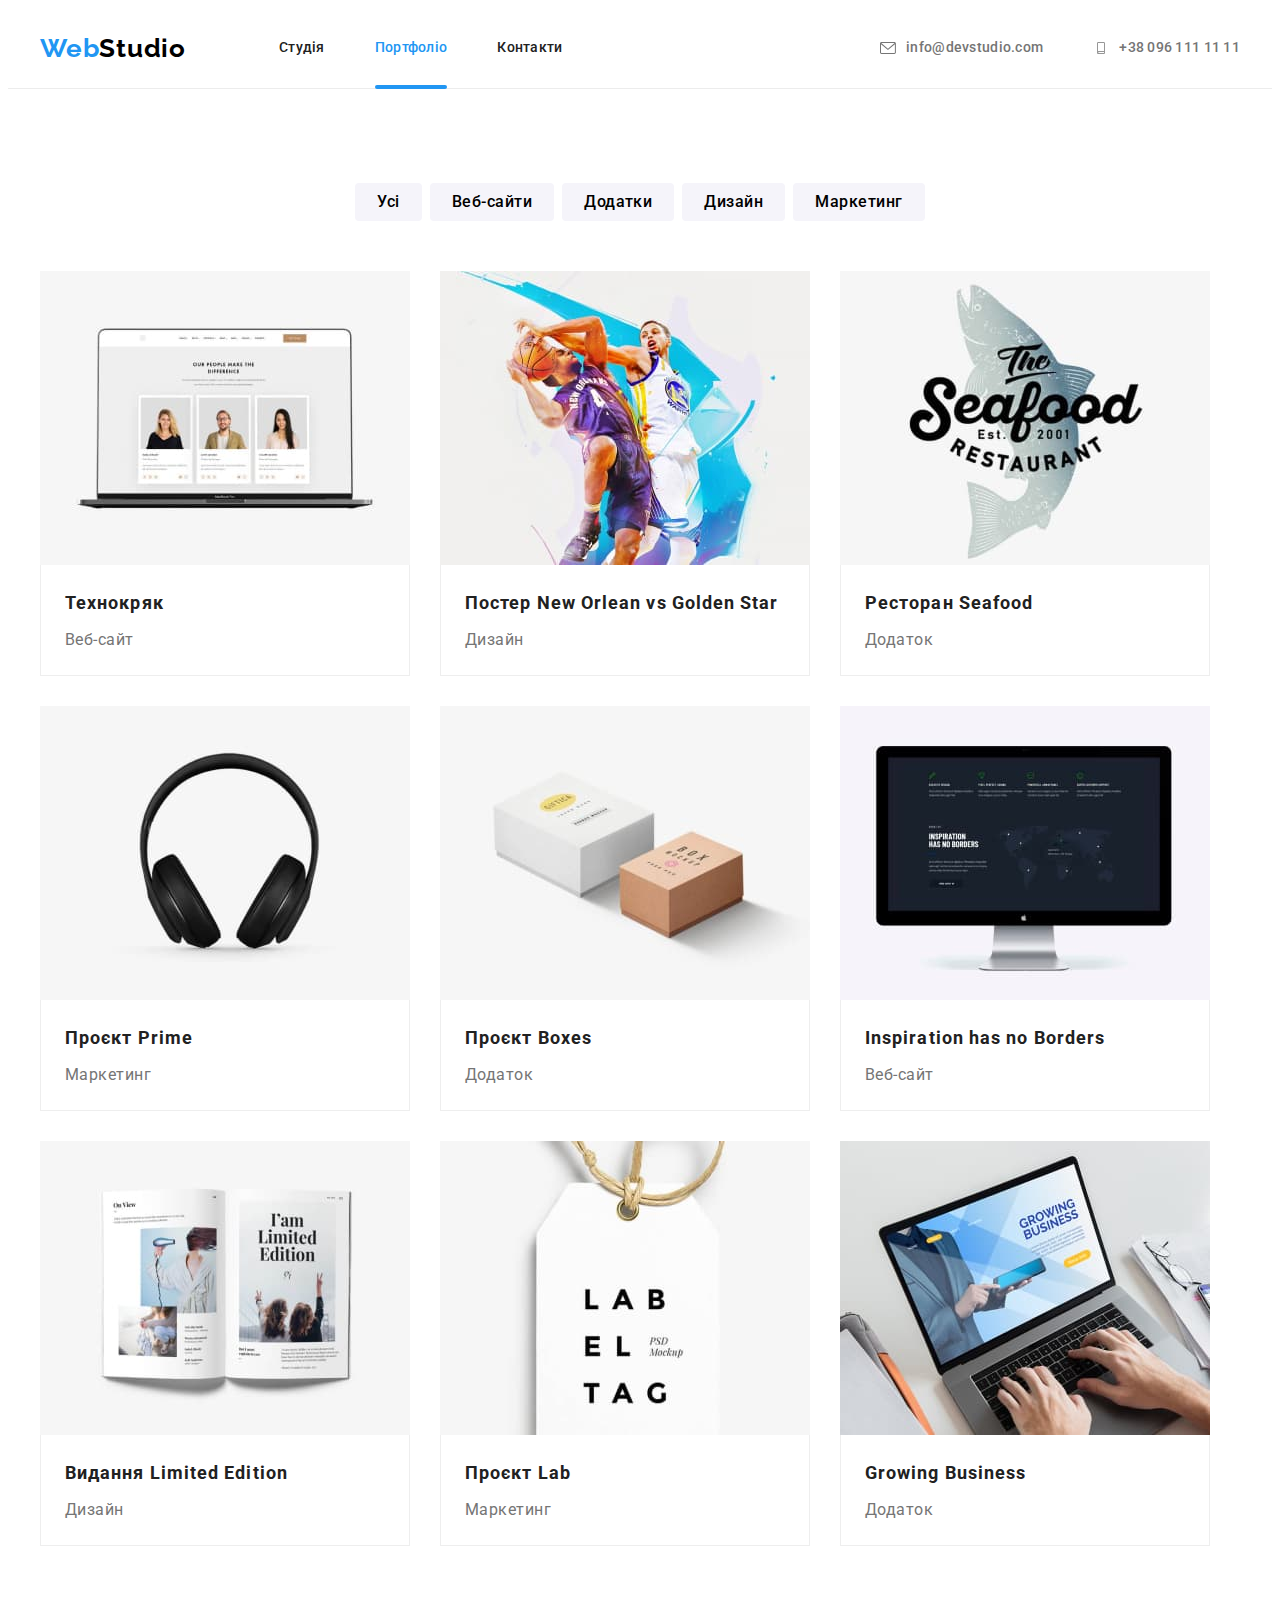
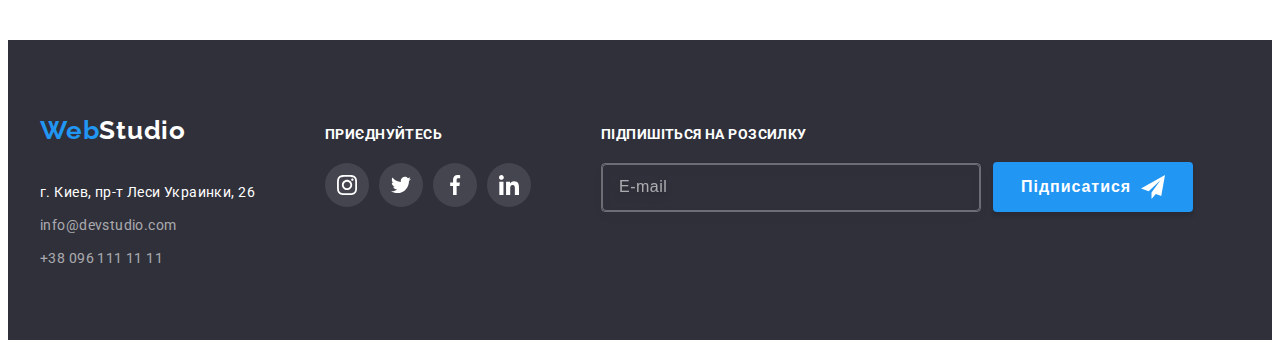
==== commit d5df2f4c: "done-hw7" ====
--- a/portfolio.html
+++ b/portfolio.html
@@ -65,227 +65,233 @@
     </header>
     <main>
       <!-- Main section -->
-      <section class="portfolio section">
+      <section class="section">
         <div class="container">
           <!-- Filters -->
           <h1 class="visually-hidden">Приклади робіт</h1>
-          <ul class="filters-list list">
-            <li class="filters-item">
-              <button type="button" class="filters-btn">Усі</button>
-            </li>
-            <li class="filters-item">
-              <button type="button" class="filters-btn">Веб-сайти</button>
-            </li>
-            <li class="filters-item">
-              <button type="button" class="filters-btn">Додатки</button>
-            </li>
-            <li class="filters-item">
-              <button type="button" class="filters-btn">Дизайн</button>
-            </li>
-            <li class="filters-item">
-              <button type="button" class="filters-btn">Маркетинг</button>
+          <ul class="filters list">
+            <li class="filters__item">
+              <button type="button" class="filters__btn">Усі</button>
+            </li>
+            <li class="filters__item">
+              <button type="button" class="filters__btn">Веб-сайти</button>
+            </li>
+            <li class="filters__item">
+              <button type="button" class="filters__btn">Додатки</button>
+            </li>
+            <li class="filters__item">
+              <button type="button" class="filters__btn">Дизайн</button>
+            </li>
+            <li class="filters__item">
+              <button type="button" class="filters__btn">Маркетинг</button>
             </li>
           </ul>
 
           <!-- Image list -->
 
-          <ul class="img-list list">
-            <li class="img-item">
-              <a href="#" class="img-link link">
-                <div class="img-top-wrap">
-                  <img
-                    class="filters-img"
+          <ul class="cardset list">
+            <li class="cardset__item">
+              <a href="#" class="card link">
+                <div class="card__wrap">
+                  <img
+                    class="card__wrap-img"
                     src="./images/all_1.jpg"
                     alt="Ноутбук"
                     width="370"
                   />
-                  <p class="img-top-text">
-                    Ресурс пропонує комплексні пропозиції з різним рівнем
-                    функціоналу та сервісів. Все це дозволить відвідувачу
-                    отримати вичерпні відомості про компанію чи приватну особу.
-                  </p>
-                </div>
-                <div class="image-wrap">
-                  <h2 class="img-title">Технокряк</h2>
-                  <p class="img-text">Веб-сайт</p>
-                </div>
-              </a>
-            </li>
-            <li class="img-item">
-              <a href="#" class="img-link link">
-                <div class="img-top-wrap">
-                  <img
-                    class="filters-img"
+                  <p class="card__wrap-text">
+                    Ресурс пропонує комплексні пропозиції з різним рівнем
+                    функціоналу та сервісів. Все це дозволить відвідувачу
+                    отримати вичерпні відомості про компанію чи приватну особу.
+                  </p>
+                </div>
+                <div class="card__desription">
+                  <h2 class="card__desription-title">Технокряк</h2>
+                  <p class="card__desription-text">Веб-сайт</p>
+                </div>
+              </a>
+            </li>
+            <li class="cardset__item">
+              <a href="#" class="card link">
+                <div class="card__wrap">
+                  <img
+                    class="card__wrap-img"
                     src="./images/all_2.jpg"
                     alt="Баскетболісти"
                     width="370"
                   />
-                  <p class="img-top-text">
-                    Ресурс пропонує комплексні пропозиції з різним рівнем
-                    функціоналу та сервісів. Все це дозволить відвідувачу
-                    отримати вичерпні відомості про компанію чи приватну особу.
-                  </p>
-                </div>
-                <div class="image-wrap">
-                  <h2 class="img-title">
+                  <p class="card__wrap-text">
+                    Ресурс пропонує комплексні пропозиції з різним рівнем
+                    функціоналу та сервісів. Все це дозволить відвідувачу
+                    отримати вичерпні відомості про компанію чи приватну особу.
+                  </p>
+                </div>
+                <div class="card__desription">
+                  <h2 class="card__desription-title">
                     Постер <span lang="en">New Orlean vs Golden Star</span>
                   </h2>
-                  <p class="img-text">Дизайн</p>
+                  <p class="card__desription-text">Дизайн</p>
                 </div></a
               >
             </li>
-            <li class="img-item">
-              <a href="#" class="img-link link">
-                <div class="img-top-wrap">
-                  <img
-                    class="filters-img"
+            <li class="cardset__item">
+              <a href="#" class="card link">
+                <div class="card__wrap">
+                  <img
+                    class="card__wrap-img"
                     src="./images/all_3.jpg"
                     alt="Емблема ресторану морепродуктів"
                     width="370"
                   />
-                  <p class="img-top-text">
-                    Ресурс пропонує комплексні пропозиції з різним рівнем
-                    функціоналу та сервісів. Все це дозволить відвідувачу
-                    отримати вичерпні відомості про компанію чи приватну особу.
-                  </p>
-                </div>
-                <div class="image-wrap">
-                  <h2 class="img-title">
+                  <p class="card__wrap-text">
+                    Ресурс пропонує комплексні пропозиції з різним рівнем
+                    функціоналу та сервісів. Все це дозволить відвідувачу
+                    отримати вичерпні відомості про компанію чи приватну особу.
+                  </p>
+                </div>
+                <div class="card__desription">
+                  <h2 class="card__desription-title">
                     Ресторан <span lang="en">Seafood </span>
                   </h2>
-                  <p class="img-text">Додаток</p>
-                </div>
-              </a>
-            </li>
-            <li class="img-item">
-              <a href="#" class="img-link link">
-                <div class="img-top-wrap">
-                  <img
-                    class="filters-img"
+                  <p class="card__desription-text">Додаток</p>
+                </div>
+              </a>
+            </li>
+            <li class="cardset__item">
+              <a href="#" class="card link">
+                <div class="card__wrap">
+                  <img
+                    class="card__wrap-img"
                     src="./images/all_4.jpg"
                     alt="Наушники"
                     width="370"
                   />
-                  <p class="img-top-text">
-                    Ресурс пропонує комплексні пропозиції з різним рівнем
-                    функціоналу та сервісів. Все це дозволить відвідувачу
-                    отримати вичерпні відомості про компанію чи приватну особу.
-                  </p>
-                </div>
-                <div class="image-wrap">
-                  <h2 class="img-title">
+                  <p class="card__wrap-text">
+                    Ресурс пропонує комплексні пропозиції з різним рівнем
+                    функціоналу та сервісів. Все це дозволить відвідувачу
+                    отримати вичерпні відомості про компанію чи приватну особу.
+                  </p>
+                </div>
+                <div class="card__desription">
+                  <h2 class="card__desription-title">
                     Проєкт <span lang="en"> Prime </span>
                   </h2>
-                  <p class="img-text">Маркетинг</p>
-                </div>
-              </a>
-            </li>
-            <li class="img-item">
-              <a href="#" class="img-link link">
-                <div class="img-top-wrap">
-                  <img
-                    class="filters-img"
+                  <p class="card__desription-text">Маркетинг</p>
+                </div>
+              </a>
+            </li>
+            <li class="cardset__item">
+              <a href="#" class="card link">
+                <div class="card__wrap">
+                  <img
+                    class="card__wrap-img"
                     src="./images/all_5.jpg"
                     alt="Картоні коробки"
                     width="370"
                   />
-                  <p class="img-top-text">
-                    Ресурс пропонує комплексні пропозиції з різним рівнем
-                    функціоналу та сервісів. Все це дозволить відвідувачу
-                    отримати вичерпні відомості про компанію чи приватну особу.
-                  </p>
-                </div>
-                <div class="image-wrap">
-                  <h2 class="img-title">Проєкт <span lang="en">Boxes</span></h2>
-                  <p class="img-text">Додаток</p>
-                </div>
-              </a>
-            </li>
-            <li class="img-item">
-              <a href="#" class="img-link link">
-                <div class="img-top-wrap">
-                  <img
-                    class="filters-img"
+                  <p class="card__wrap-text">
+                    Ресурс пропонує комплексні пропозиції з різним рівнем
+                    функціоналу та сервісів. Все це дозволить відвідувачу
+                    отримати вичерпні відомості про компанію чи приватну особу.
+                  </p>
+                </div>
+                <div class="card__desription">
+                  <h2 class="card__desription-title">
+                    Проєкт <span lang="en">Boxes</span>
+                  </h2>
+                  <p class="card__desription-text">Додаток</p>
+                </div>
+              </a>
+            </li>
+            <li class="cardset__item">
+              <a href="#" class="card link">
+                <div class="card__wrap">
+                  <img
+                    class="card__wrap-img"
                     src="./images/all_6.jpg"
                     alt="Монітор"
                     width="370"
                   />
-                  <p class="img-top-text">
-                    Ресурс пропонує комплексні пропозиції з різним рівнем
-                    функціоналу та сервісів. Все це дозволить відвідувачу
-                    отримати вичерпні відомості про компанію чи приватну особу.
-                  </p>
-                </div>
-                <div class="image-wrap">
-                  <h2 class="img-title" lang="en">
+                  <p class="card__wrap-text">
+                    Ресурс пропонує комплексні пропозиції з різним рівнем
+                    функціоналу та сервісів. Все це дозволить відвідувачу
+                    отримати вичерпні відомості про компанію чи приватну особу.
+                  </p>
+                </div>
+                <div class="card__desription">
+                  <h2 class="card__desription-title" lang="en">
                     Inspiration has no Borders
                   </h2>
-                  <p class="img-text">Веб-сайт</p>
-                </div>
-              </a>
-            </li>
-            <li class="img-item">
-              <a href="#" class="img-link link">
-                <div class="img-top-wrap">
-                  <img
-                    class="filters-img"
+                  <p class="card__desription-text">Веб-сайт</p>
+                </div>
+              </a>
+            </li>
+            <li class="cardset__item">
+              <a href="#" class="card link">
+                <div class="card__wrap">
+                  <img
+                    class="card__wrap-img"
                     src="./images/all_7.jpg"
                     alt="Розгорнути книга"
                     width="370"
                   />
-                  <p class="img-top-text">
-                    Ресурс пропонує комплексні пропозиції з різним рівнем
-                    функціоналу та сервісів. Все це дозволить відвідувачу
-                    отримати вичерпні відомості про компанію чи приватну особу.
-                  </p>
-                </div>
-                <div class="image-wrap">
-                  <h2 class="img-title">
+                  <p class="card__wrap-text">
+                    Ресурс пропонує комплексні пропозиції з різним рівнем
+                    функціоналу та сервісів. Все це дозволить відвідувачу
+                    отримати вичерпні відомості про компанію чи приватну особу.
+                  </p>
+                </div>
+                <div class="card__desription">
+                  <h2 class="card__desription-title">
                     Видання <span lang="en">Limited Edition</span>
                   </h2>
-                  <p class="img-text">Дизайн</p>
-                </div>
-              </a>
-            </li>
-            <li class="img-item">
-              <a href="#" class="img-link link">
-                <div class="img-top-wrap">
-                  <img
-                    class="filters-img"
+                  <p class="card__desription-text">Дизайн</p>
+                </div>
+              </a>
+            </li>
+            <li class="cardset__item">
+              <a href="#" class="card link">
+                <div class="card__wrap">
+                  <img
+                    class="card__wrap-img"
                     src="./images/all_8.jpg"
                     alt="Ярлик на мотузці"
                     width="370"
                   />
-                  <p class="img-top-text">
-                    Ресурс пропонує комплексні пропозиції з різним рівнем
-                    функціоналу та сервісів. Все це дозволить відвідувачу
-                    отримати вичерпні відомості про компанію чи приватну особу.
-                  </p>
-                </div>
-                <div class="image-wrap">
-                  <h2 class="img-title">Проєкт <span lang="en">Lab</span></h2>
-                  <p class="img-text">Маркетинг</p>
-                </div>
-              </a>
-            </li>
-            <li class="img-item">
-              <a href="#" class="img-link link">
-                <div class="img-top-wrap">
-                  <img
-                    class="filters-img"
+                  <p class="card__wrap-text">
+                    Ресурс пропонує комплексні пропозиції з різним рівнем
+                    функціоналу та сервісів. Все це дозволить відвідувачу
+                    отримати вичерпні відомості про компанію чи приватну особу.
+                  </p>
+                </div>
+                <div class="card__desription">
+                  <h2 class="card__desription-title">
+                    Проєкт <span lang="en">Lab</span>
+                  </h2>
+                  <p class="card__desription-text">Маркетинг</p>
+                </div>
+              </a>
+            </li>
+            <li class="cardset__item">
+              <a href="#" class="card link">
+                <div class="card__wrap">
+                  <img
+                    class="card__wrap-img"
                     src="./images/all_9.jpg"
                     alt="Набір тексту на ноутбуці"
                     width="370"
                   />
-                  <p class="img-top-text">
-                    Ресурс пропонує комплексні пропозиції з різним рівнем
-                    функціоналу та сервісів. Все це дозволить відвідувачу
-                    отримати вичерпні відомості про компанію чи приватну особу.
-                  </p>
-                </div>
-                <div class="image-wrap">
-                  <h2 class="img-title" lang="en">Growing Business</h2>
-                  <p class="img-text">Додаток</p>
+                  <p class="card__wrap-text">
+                    Ресурс пропонує комплексні пропозиції з різним рівнем
+                    функціоналу та сервісів. Все це дозволить відвідувачу
+                    отримати вичерпні відомості про компанію чи приватну особу.
+                  </p>
+                </div>
+                <div class="card__desription">
+                  <h2 class="card__desription-title" lang="en">
+                    Growing Business
+                  </h2>
+                  <p class="card__desription-text">Додаток</p>
                 </div>
               </a>
             </li>
@@ -294,77 +300,78 @@
       </section>
     </main>
     <!-- Футер -->
-    <footer class="footer section">
-      <div class="footer-container container">
-        <div class="footer-data">
-          <a class="footer-logo" href="./index.html"
-            >Web<span class="accent-footer">Studio</span>
+    <footer class="footer footer--section">
+      <div class="footer__container container">
+        <div class="kontakty">
+          <a class="logo kontakty__logo" href="./index.html"
+            >Web<span class="logo__part logo__part--light">Studio</span>
           </a>
 
-          <!-- <a href="./index.html">Web <span>Studio</span> </a> -->
-          <address class="footer-data">
-            <ul class="footer-list list">
-              <li class="footer-item">
+          <address class="adress">
+            <ul class="company-data list">
+              <li class="company-data__item">
                 <a
-                  class="footer-adres link"
+                  class="company-data__adres link"
                   href="https://goo.gl/maps/CPtrU1FHBa2aNyZL9"
                   target="_blank"
                   rel="noopener noreferrer nofollow"
                   >г. Киев, пр-т Леси Украинки, 26</a
                 >
               </li>
-              <li class="footer-item">
-                <a class="footer-nav link" href="mailto:info@devstudio.com"
+              <li class="company-data__item">
+                <a
+                  class="company-data__nav link"
+                  href="mailto:info@devstudio.com"
                   >info@devstudio.com</a
                 >
               </li>
-              <li class="footer-item">
-                <a class="footer-nav link" href="tel:+380961111111"
+              <li class="company-data__item">
+                <a class="company-data__nav link" href="tel:+380961111111"
                   >+38 096 111 11 11</a
                 >
               </li>
             </ul>
           </address>
         </div>
-        <div class="footer-soc">
-          <p class="footer-soc-title">Приєднуйтесь</p>
-          <ul class="footer-soc-list list">
-            <li class="footer-soc-item link">
-              <a class="footer-soc-link" href="">
-                <svg class="footer-soc-icon" width="20" height="20">
+        <div class="soc">
+          <p class="soc__title">Приєднуйтесь</p>
+          <ul class="social list">
+            <li class="social__item">
+              <a class="social__link social__link--footer" href="">
+                <svg class="social__icon" width="20" height="20">
                   <use href="./images/symbol-defs.svg#icon-instagram"></use>
                 </svg>
               </a>
             </li>
-            <li class="footer-soc-link link">
-              <a class="footer-soc-link" href="">
-                <svg class="footer-soc-icon" width="20" height="20">
+            <li class="social__item">
+              <a class="social__link social__link--footer" href="">
+                <svg class="social__icon" width="20" height="20">
                   <use href="./images/symbol-defs.svg#icon-twitter"></use>
                 </svg>
               </a>
             </li>
-            <li class="footer-soc-link link">
-              <a class="footer-soc-link" href="">
-                <svg class="footer-soc-icon" width="20" height="20">
+            <li class="social__item">
+              <a class="social__link social__link--footer" href="">
+                <svg class="social__icon" width="20" height="20">
                   <use href="./images/symbol-defs.svg#icon-facebook"></use>
                 </svg>
               </a>
             </li>
-            <li class="footer-soc-link link">
-              <a class="footer-soc-link" href="">
-                <svg class="footer-soc-icon" width="20" height="20">
+            <li class="social__item">
+              <a class="social__link social__link--footer" href="">
+                <svg class="social__icon" width="20" height="20">
                   <use href="./images/symbol-defs.svg#icon-linkedin"></use>
                 </svg>
               </a>
             </li>
           </ul>
         </div>
-        <form class="footer-form">
-          <div class="footer-form-field">
-            <b class="footer-form-text">Підпишіться на розсилку</b>
-            <label class="footer-form-label" for="user_email">
+        <form class="subscription-form">
+          <div class="subscription">
+            <b class="subscription__text">Підпишіться на розсилку</b>
+            <label class="subscription__label" for="user_email">
               <input
-                class="footer-form-input"
+                class="subscription__input"
                 type="email"
                 name="email"
                 id="user_email"
@@ -372,10 +379,10 @@
               />
             </label>
           </div>
-          <div class="footer-form-btn">
-            <button class="footer-btn" type="submit">
+          <div class="signature">
+            <button class="signature__btn" type="submit">
               Підписатися
-              <svg class="footer-form-btn-icon" width="24" height="24">
+              <svg class="signature__icon" width="24" height="24">
                 <use href="./images/symbol-defs.svg#send"></use>
               </svg>
             </button>
--- a/css/main.min.css
+++ b/css/main.min.css
@@ -1 +1 @@
-.list{list-style:none;margin:0;padding:0}.link{text-decoration:none;font-style:normal;margin:0;padding:0}p,h1,h2,h3,h4,h5,h6{margin:0}ul,ol{margin:0;padding-left:0}:root{--text-nav-link-color: #212121;--text-nav-link-hover-color: #2196f3;--auth-link-color: #757575;--hero-title-color: #ffffff;--hero-btn-hover-background-color: #188ce8;--team-background-color: #f5f4fa;--footer-nav-color: rgba(255, 255, 255, 0.6);--accent-color: #000000;--hero-bacground-color: #2f303a;--header-border_bottom-color: #ececec;--portfolio-border-color: #eeeeee;--customer-link-color: #afb1b8;--work-examp-before-background: rgba(47, 48, 58, 0.8);--transition-duration: 250ms cubic-bezier(0.4, 0, 0.2, 1)}.container{width:1200px;padding-left:15px;padding-right:15px;margin:0 auto}.section{padding-top:94px;padding-bottom:94px}body{font-family:"Roboto",sans-serif;color:#212121;background:#fff}.logo,.accent{text-decoration:none}input,textarea{outline:rgba(0,0,0,0)}.top__title{font-weight:700;font-size:36px;line-height:1.16;letter-spacing:.03em}.top__title--position{text-align:center;margin-bottom:50px}.visually-hidden{position:absolute;white-space:nowrap;width:1px;height:1px;overflow:hidden;border:0;padding:0;clip:rect(0 0 0 0);-webkit-clip-path:inset(50%);clip-path:inset(50%);margin:-1px}.header{border-bottom:1px solid var(--header-border_bottom-color)}.header__container{display:-webkit-box;display:-ms-flexbox;display:flex}.site__nav{display:-webkit-box;display:-ms-flexbox;display:flex;-webkit-box-align:center;-ms-flex-align:center;align-items:center}.logo{display:inline-block;font-family:"Raleway";font-style:normal;font-weight:700;font-size:26px;line-height:1.19;letter-spacing:.03em;color:var(--text-nav-link-hover-color);padding-top:15px;padding-bottom:15px}.logo__part{display:inline-block;font-family:"Raleway";font-style:normal;font-weight:700;font-size:26px;line-height:1.19;letter-spacing:.03em}.logo__part--dark{display:inline-block;font-family:"Raleway";font-style:normal;font-weight:700;font-size:26px;line-height:1.19;letter-spacing:.03em;color:var(--accent-color);margin-right:93px}.menu{display:-webkit-box;display:-ms-flexbox;display:flex;-webkit-box-align:center;-ms-flex-align:center;align-items:center;gap:50px}.menu__link{position:relative;-webkit-transition:color var(--transition-duration);transition:color var(--transition-duration);display:block;-webkit-box-align:center;-ms-flex-align:center;align-items:center;text-align:center;padding-top:32px;padding-bottom:32px;font-weight:500;font-style:normal;font-size:14px;line-height:1.14;letter-spacing:.02em;color:var(--text-nav-link-color)}.menu__link.current::after{position:absolute;left:0;bottom:-1px;content:"";width:100%;height:4px;border-radius:2px;background-color:var(--text-nav-link-hover-color)}.menu__link.current::after:hover,.menu__link.current::after:focus{color:var(--text-nav-link-hover-color)}.menu__link.current{color:var(--text-nav-link-hover-color)}.contacts{display:-webkit-box;display:-ms-flexbox;display:flex;-webkit-box-align:center;-ms-flex-align:center;align-items:center}.contacts--pos{margin-left:auto}.contacts__item+.contacts__item{margin-left:50px}.contacts__link{-webkit-transition:color var(--transition-duration);transition:color var(--transition-duration);display:-webkit-box;display:-ms-flexbox;display:flex;-webkit-box-align:center;-ms-flex-align:center;align-items:center;font-style:normal;font-weight:500;font-size:14px;line-height:1.14;letter-spacing:.02em;color:var(--auth-link-color);padding-top:15px;padding-bottom:15px}.contacts__link:hover,.contacts__link:focus{color:var(--text-nav-link-hover-color)}.contacts__icon{fill:currentColor}.contacts__icon{margin-right:10px}.hero{margin:0 auto;max-width:1600px;text-align:center;padding-top:200px;padding-bottom:200px;background:var(--hero-bacground-color);background-image:-webkit-gradient(linear, left top, left bottom, from(rgba(47, 48, 58, 0.4)), to(rgba(47, 48, 58, 0.4))),url(../images/img-hero.jpg);background-image:linear-gradient(rgba(47, 48, 58, 0.4), rgba(47, 48, 58, 0.4)),url(../images/img-hero.jpg);background-repeat:no-repeat;background-position:center;background-size:cover}.hero__title{font-weight:900;font-size:44px;line-height:1.36;text-align:center;letter-spacing:.06em;text-transform:uppercase;color:var(--hero-title-color);max-width:696px;margin:0 auto 30px auto}.hero__btn{display:block;-webkit-transition:background-color var(--transition-duration);transition:background-color var(--transition-duration);font-family:Roboto,sans-serif;font-style:normal;font-weight:700;font-size:16px;line-height:1.88;text-align:center;letter-spacing:.06em;color:var(--hero-title-color);background-color:var(--text-nav-link-hover-color);cursor:pointer;border-radius:4px;border:none;padding:10px 32px;margin:0 auto;-webkit-box-shadow:0px 4px 4px rgba(0,0,0,.15);box-shadow:0px 4px 4px rgba(0,0,0,.15)}.hero__btn:hover,.hero__btn:focus{background-color:var(--hero-btn-hover-background-color)}.studio__title{font-weight:700;font-size:14px;line-height:1.14;letter-spacing:.03em;text-transform:uppercase;margin-bottom:10px}.studio{display:-webkit-box;display:-ms-flexbox;display:flex;gap:30px}.studio__icon{margin-bottom:30px}.studio__text{max-width:270px;font-weight:400;font-size:14px;line-height:1.71;letter-spacing:.03em;color:var(--auth-link-color)}.examples--section{padding-top:0;padding-bottom:94px}.work-examp{display:-webkit-box;display:-ms-flexbox;display:flex;gap:30px}.work-examp__item{position:relative;width:calc((100% - 60px)/3)}.work-examp__item::before{position:absolute;content:"";width:100%;min-height:70px;bottom:0%;background-color:var(--work-examp-before-background)}.work-examp__img{display:block}.work-examp__text{position:absolute;left:50%;bottom:0%;-webkit-transform:translate(-50%, 0);transform:translate(-50%, 0);font-weight:700;font-size:14px;line-height:1.14;letter-spacing:.03em;text-transform:uppercase;color:var(--hero-title-color);padding-bottom:27px}.team--color{background:var(--team-background-color)}.team__container{display:-webkit-box;display:-ms-flexbox;display:flex;max-height:428px}.brigade__item{background-color:var(--hero-title-color);width:calc((100% - 90px)/4)}.brigade__foto{margin-bottom:30px}.brigade__title{font-weight:500;font-size:16px;line-height:1.18;text-align:center;letter-spacing:.03em;margin-bottom:10px}.brigade{display:-webkit-box;display:-ms-flexbox;display:flex;gap:30px}.brigade__item{-webkit-box-shadow:0px 1px 3px rgba(0,0,0,.12),0px 1px 1px rgba(0,0,0,.14),0px 2px 1px rgba(0,0,0,.2);box-shadow:0px 1px 3px rgba(0,0,0,.12),0px 1px 1px rgba(0,0,0,.14),0px 2px 1px rgba(0,0,0,.2);border-radius:0px 0px 4px 4px}.brigade__pos{font-weight:400;font-size:16px;line-height:1.18;text-align:center;letter-spacing:.03em;color:var(--auth-link-color);padding-bottom:16px}.social{display:-webkit-box;display:-ms-flexbox;display:flex;-webkit-box-pack:center;-ms-flex-pack:center;justify-content:center;-webkit-box-align:center;-ms-flex-align:center;align-items:center;gap:10px;margin-bottom:30px}.social__link{-webkit-transition:color var(--transition-duration),fill var(--transition-duration),background-color var(--transition-duration);transition:color var(--transition-duration),fill var(--transition-duration),background-color var(--transition-duration);width:44px;height:44px;border-radius:50%;display:-webkit-box;display:-ms-flexbox;display:flex;-webkit-box-align:center;-ms-flex-align:center;align-items:center;-webkit-box-pack:center;-ms-flex-pack:center;justify-content:center;color:#afb1b8}.social__link:hover,.social__link:focus{background-color:#2196f3;color:var(--hero-title-color)}.social__icon{fill:currentColor}.customers{display:-webkit-box;display:-ms-flexbox;display:flex;-webkit-box-pack:center;-ms-flex-pack:center;justify-content:center;-webkit-box-align:center;-ms-flex-align:center;align-items:center;gap:30px}.customers__link{display:-webkit-box;display:-ms-flexbox;display:flex;-webkit-transition:color var(--transition-duration),border var(--transition-duration);transition:color var(--transition-duration),border var(--transition-duration);color:var(--customer-link-color);border:1px solid var(--customer-link-color);border-radius:3.5px}.customers__link:hover,.customers__link:focus{color:var(--text-nav-link-hover-color);border:1px solid var(--text-nav-link-hover-color)}.customers__icon{fill:currentColor}.footer--section{padding-top:60px;padding-bottom:60px;background:var(--hero-bacground-color)}.footer__container{display:-webkit-box;display:-ms-flexbox;display:flex;gap:70px;-webkit-box-align:baseline;-ms-flex-align:baseline;align-items:baseline}.logo__part--light{display:inline-block;font-family:"Raleway";font-style:normal;font-weight:700;font-size:26px;line-height:1.19;letter-spacing:.03em;color:var(--hero-title-color);margin-bottom:20px}.company-data__adres{-webkit-transition:color var(--transition-duration);transition:color var(--transition-duration);display:inline-block;font-weight:400;font-style:normal;font-size:14px;line-height:1.71;letter-spacing:.03em;color:var(--hero-title-color);margin-bottom:9px}.company-data__adres:hover,.company-data__adres:focus{color:var(--text-nav-link-hover-color)}.company-data__nav{-webkit-transition:color var(--transition-duration);transition:color var(--transition-duration);display:inline-block;font-weight:400;font-size:14px;line-height:1.71;letter-spacing:.03em;color:var(--footer-nav-color);margin-bottom:9px}.company-data__nav:hover,.company-data__nav:focus{color:var(--text-nav-link-hover-color)}.footer-soc-title{display:inline-block;font-weight:700;font-size:14px;line-height:1.14;letter-spacing:.03em;text-transform:uppercase;color:var(--hero-title-color);margin-bottom:20px}.footer-soc-list{display:-webkit-box;display:-ms-flexbox;display:flex;-webkit-box-align:center;-ms-flex-align:center;align-items:center;-webkit-box-pack:center;-ms-flex-pack:center;justify-content:center;gap:10px}.footer-soc-link{-webkit-transition:background-color var(--transition-duration);transition:background-color var(--transition-duration);width:44px;height:44px;border-radius:50%;display:-webkit-box;display:-ms-flexbox;display:flex;-webkit-box-align:center;-ms-flex-align:center;align-items:center;-webkit-box-pack:center;-ms-flex-pack:center;justify-content:center;color:var(--hero-title-color);background-color:rgba(255,255,255,.1)}.footer-soc-link:hover,.footer-soc-link:focus{background-color:#2196f3}.footer-soc-icon{fill:currentColor}.backdrop{position:fixed;top:0;width:100%;height:100%;background-color:rgba(0,0,0,.2);-webkit-transition:opacity var(--transition-duration),visibility var(--transition-duration);transition:opacity var(--transition-duration),visibility var(--transition-duration)}.modal{width:528px;min-height:581px;background-color:var(--hero-title-color);position:absolute;top:50%;left:50%;-webkit-box-shadow:0px 1px 3px rgba(0,0,0,.12),0px 1px 1px rgba(0,0,0,.14),0px 2px 1px rgba(0,0,0,.2);box-shadow:0px 1px 3px rgba(0,0,0,.12),0px 1px 1px rgba(0,0,0,.14),0px 2px 1px rgba(0,0,0,.2);border-radius:4px;-webkit-transform:translate(-50%, -50%) scaleY(1);transform:translate(-50%, -50%) scaleY(1);-webkit-transition:-webkit-transform var(--transition-duration);transition:-webkit-transform var(--transition-duration);transition:transform var(--transition-duration);transition:transform var(--transition-duration), -webkit-transform var(--transition-duration);padding:40px}.backdrop.is-hidden .modal{-webkit-transform:translate(-50%, -50%) scaleY(0);transform:translate(-50%, -50%) scaleY(0)}.modal-form{position:relative;width:448px;margin-left:auto;margin-right:auto}.form-field{position:relative;display:-webkit-box;display:-ms-flexbox;display:flex;-webkit-box-orient:vertical;-webkit-box-direction:normal;-ms-flex-direction:column;flex-direction:column;gap:4px;margin-bottom:10px;border:none}.input-text{width:100%;padding-left:40px;padding-top:11px;padding-bottom:11px;border:1px solid rgba(33,33,33,.2);border-radius:4px}.form-field:focus-within .input-text{border-color:#2196f3}.modal-form-title{font-weight:700;font-size:20px;line-height:1.15;text-align:center;letter-spacing:.03em;color:var(--text-nav-link-color);margin-bottom:12px}.modal-form-icon{position:absolute;top:50%;left:12px;fill:currentColor}.form-field:focus-within .modal-form-icon{fill:var(--text-nav-link-hover-color)}.coment-field{width:100%;height:120px;padding:12px 16px;font-size:12px;line-height:1.16;resize:none;border:1px solid rgba(33,33,33,.2);border-radius:4px;margin-bottom:20px}.coment-field::-webkit-input-placeholder{font-size:12px;line-height:1.16;letter-spacing:.01em;color:rgba(117,117,117,.5)}.coment-field::-moz-placeholder{font-size:12px;line-height:1.16;letter-spacing:.01em;color:rgba(117,117,117,.5)}.coment-field:-ms-input-placeholder{font-size:12px;line-height:1.16;letter-spacing:.01em;color:rgba(117,117,117,.5)}.coment-field::-ms-input-placeholder{font-size:12px;line-height:1.16;letter-spacing:.01em;color:rgba(117,117,117,.5)}.coment-field::placeholder{font-size:12px;line-height:1.16;letter-spacing:.01em;color:rgba(117,117,117,.5)}.form-field:focus-within .coment-field{border-color:#2196f3}.label-text{font-size:12px;line-height:1.16;letter-spacing:.01em;color:var(--auth-link-color)}.label-text::-webkit-input-placeholder{font-size:12px;line-height:1.16;letter-spacing:.01em;color:rgba(117,117,117,.5)}.label-text::-moz-placeholder{font-size:12px;line-height:1.16;letter-spacing:.01em;color:rgba(117,117,117,.5)}.label-text:-ms-input-placeholder{font-size:12px;line-height:1.16;letter-spacing:.01em;color:rgba(117,117,117,.5)}.label-text::-ms-input-placeholder{font-size:12px;line-height:1.16;letter-spacing:.01em;color:rgba(117,117,117,.5)}.label-text::placeholder{font-size:12px;line-height:1.16;letter-spacing:.01em;color:rgba(117,117,117,.5)}.terms{display:-webkit-box;display:-ms-flexbox;display:flex;margin-bottom:30px;gap:7px;-webkit-box-align:center;-ms-flex-align:center;align-items:center;color:var(--auth-link-color)}.checkbox-icon{display:inline-block;margin-left:12px;width:16px;height:15px;border:2px solid var(--text-nav-link-color);border-radius:4px}.checkbox:checked+.checkbox-icon{background-color:var(--text-nav-link-hover-color);background-image:url(..//images/checkbox.svg);background-repeat:no-repeat;background-size:contain;background-origin:content-box;border-color:rgba(0,0,0,0)}.checkbox{position:absolute;width:1px;height:1px;margin:-1px;border:0;padding:0;clip:rect(0 0 0 0);overflow:hidden}.terms-link{display:block;font-size:14px;line-height:1.71;letter-spacing:.03em;-webkit-text-decoration-line:underline;text-decoration-line:underline;color:var(--text-nav-link-hover-color)}.modal-form-btn{display:block;margin-left:auto;margin-right:auto;font-weight:700;font-size:16px;line-height:1.88;letter-spacing:.06em;color:var(--hero-title-color);padding:10px 28px;border:none;background:var(--text-nav-link-hover-color);-webkit-box-shadow:0px 4px 4px rgba(0,0,0,.15);box-shadow:0px 4px 4px rgba(0,0,0,.15);border-radius:4px;cursor:pointer}.modal-btn{width:30px;height:30px;border:1px solid rgba(0,0,0,.1);border-radius:50%;background-color:rgba(0,0,0,0);position:absolute;right:8px;top:8px;display:-webkit-box;display:-ms-flexbox;display:flex;-webkit-box-align:center;-ms-flex-align:center;align-items:center;-webkit-box-pack:center;-ms-flex-pack:center;justify-content:center;padding:0;cursor:pointer;fill:currentColor}.modal-btn:hover,.modal-btn:focus{fill:var(--text-nav-link-hover-color)}.is-hidden{opacity:0;visibility:hidden;pointer-events:none}.footer-form{display:-webkit-box;display:-ms-flexbox;display:flex;gap:12px}.footer-form-field{display:-webkit-box;display:-ms-flexbox;display:flex;-webkit-box-orient:vertical;-webkit-box-direction:normal;-ms-flex-direction:column;flex-direction:column;gap:20px}.footer-form-text{font-weight:700;font-size:14px;line-height:1.14;letter-spacing:.03em;text-transform:uppercase;color:var(--hero-title-color)}.footer-form-label{border:1px solid rgba(255,255,255,.3);-webkit-filter:drop-shadow(0px 4px 4px rgba(0, 0, 0, 0.15));filter:drop-shadow(0px 4px 4px rgba(0, 0, 0, 0.15));border-radius:4px}.footer-form-input{border:1px solid rgba(255,255,255,.3);-webkit-filter:drop-shadow(0px 4px 4px rgba(0, 0, 0, 0.15));filter:drop-shadow(0px 4px 4px rgba(0, 0, 0, 0.15));border-radius:4px;min-width:358px;color:var(--hero-title-color);padding-left:16px;padding-top:15px;padding-bottom:15px;background-color:rgba(0,0,0,0)}.footer-form-input::-webkit-input-placeholder{font-weight:400;font-size:16px;line-height:1.25;letter-spacing:.03em;color:rgba(255,255,255,.6)}.footer-form-input::-moz-placeholder{font-weight:400;font-size:16px;line-height:1.25;letter-spacing:.03em;color:rgba(255,255,255,.6)}.footer-form-input:-ms-input-placeholder{font-weight:400;font-size:16px;line-height:1.25;letter-spacing:.03em;color:rgba(255,255,255,.6)}.footer-form-input::-ms-input-placeholder{font-weight:400;font-size:16px;line-height:1.25;letter-spacing:.03em;color:rgba(255,255,255,.6)}.footer-form-input::placeholder{font-weight:400;font-size:16px;line-height:1.25;letter-spacing:.03em;color:rgba(255,255,255,.6)}.footer-form-btn{position:relative;top:0;left:0}.footer-btn{position:absolute;bottom:0;display:-webkit-box;display:-ms-flexbox;display:flex;gap:10px;-webkit-box-align:center;-ms-flex-align:center;align-items:center;-webkit-box-pack:center;-ms-flex-pack:center;justify-content:center;font-weight:700;font-size:16px;line-height:1.88;letter-spacing:.06em;color:var(--hero-title-color);padding:10px 28px;border:none;background:var(--text-nav-link-hover-color);-webkit-box-shadow:0px 4px 4px rgba(0,0,0,.15);box-shadow:0px 4px 4px rgba(0,0,0,.15);border-radius:4px;cursor:pointer}.filters-btn{display:inline-block;-webkit-transition:background-color var(--transition-duration),color var(--transition-duration),-webkit-box-shadow var(--transition-duration);transition:background-color var(--transition-duration),color var(--transition-duration),-webkit-box-shadow var(--transition-duration);transition:background-color var(--transition-duration),color var(--transition-duration),box-shadow var(--transition-duration);transition:background-color var(--transition-duration),color var(--transition-duration),box-shadow var(--transition-duration),-webkit-box-shadow var(--transition-duration);font-family:Roboto,sans-serif;font-weight:500;font-size:16px;line-height:1.62;text-align:center;letter-spacing:.03em;cursor:pointer;color:var(text-nav-link-color);background-color:var(--team-background-color);border-radius:4px;padding:6px 22px;border:rgba(0,0,0,0)}.filters-btn:hover,.filters-btn:focus{color:var(--hero-title-color);background-color:var(--text-nav-link-hover-color);-webkit-box-shadow:0px 3px 1px rgba(0,0,0,.1),0px 1px 2px rgba(0,0,0,.08),0px 2px 2px rgba(0,0,0,.12);box-shadow:0px 3px 1px rgba(0,0,0,.1),0px 1px 2px rgba(0,0,0,.08),0px 2px 2px rgba(0,0,0,.12)}.filters-list{display:-webkit-box;display:-ms-flexbox;display:flex;gap:8px;-webkit-box-pack:center;-ms-flex-pack:center;justify-content:center;margin-bottom:50px}.img-list{display:-webkit-box;display:-ms-flexbox;display:flex;-ms-flex-wrap:wrap;flex-wrap:wrap;gap:30px}.filters-img{display:block}.image-wrap{padding:20px 24px;border:1px solid var(--portfolio-border-color);border-top:none}.img-title{display:block;font-weight:700;font-size:18px;line-height:2;letter-spacing:.06em;color:var(--text-nav-link-color);margin-bottom:4px}.img-top-wrap{position:relative;overflow:hidden}.img-top-text{position:absolute;top:0;left:0;-webkit-transform:translateY(100%);transform:translateY(100%);-webkit-transition:-webkit-transform var(--transition-duration);transition:-webkit-transform var(--transition-duration);transition:transform var(--transition-duration);transition:transform var(--transition-duration), -webkit-transform var(--transition-duration);font-weight:400;font-size:18px;line-height:1.56;letter-spacing:.03em;color:var(--hero-title-color);background-color:rgba(33,150,243,.9);padding:63px 24px;overflow:auto}.img-text{display:block;font-weight:400;font-size:16px;line-height:1.88;letter-spacing:.03em;color:var(--auth-link-color)}.img-item{-ms-flex-preferred-size:calc(33.3333333333% - 60px);flex-basis:calc(33.3333333333% - 60px)}.img-item:hover .img-top-text{-webkit-transform:translateY(0);transform:translateY(0)}.img-link{-webkit-transition:-webkit-box-shadow var(--transition-duration);transition:-webkit-box-shadow var(--transition-duration);transition:box-shadow var(--transition-duration);transition:box-shadow var(--transition-duration), -webkit-box-shadow var(--transition-duration);display:block}.img-link:hover,.img-link:focus{-webkit-box-shadow:0px 1px 1px rgba(0,0,0,.12),0px 4px 4px rgba(0,0,0,.06),1px 4px 6px rgba(0,0,0,.16);box-shadow:0px 1px 1px rgba(0,0,0,.12),0px 4px 4px rgba(0,0,0,.06),1px 4px 6px rgba(0,0,0,.16)}/*# sourceMappingURL=main.min.css.map */+.list{list-style:none;margin:0;padding:0}.link{text-decoration:none;font-style:normal;margin:0;padding:0}p,h1,h2,h3,h4,h5,h6{margin:0}ul,ol{margin:0;padding-left:0}:root{--text-nav-link-color: #212121;--text-nav-link-hover-color: #2196f3;--auth-link-color: #757575;--hero-title-color: #ffffff;--hero-btn-hover-background-color: #188ce8;--team-background-color: #f5f4fa;--footer-nav-color: rgba(255, 255, 255, 0.6);--accent-color: #000000;--hero-bacground-color: #2f303a;--header-border_bottom-color: #ececec;--portfolio-border-color: #eeeeee;--customer-link-color: #afb1b8;--work-examp-before-background: rgba(47, 48, 58, 0.8);--transition-duration: 250ms cubic-bezier(0.4, 0, 0.2, 1)}.container{width:1200px;padding-left:15px;padding-right:15px;margin:0 auto}.section{padding-top:94px;padding-bottom:94px}body{font-family:"Roboto",sans-serif;color:#212121;background:#fff}.logo,.accent{text-decoration:none}input,textarea{outline:rgba(0,0,0,0)}.top__title{font-weight:700;font-size:36px;line-height:1.16;letter-spacing:.03em}.top__title--position{text-align:center;margin-bottom:50px}.social{display:-webkit-box;display:-ms-flexbox;display:flex;-webkit-box-pack:center;-ms-flex-pack:center;justify-content:center;-webkit-box-align:center;-ms-flex-align:center;align-items:center;gap:10px}.social__link{-webkit-transition:color var(--transition-duration),fill var(--transition-duration),background-color var(--transition-duration);transition:color var(--transition-duration),fill var(--transition-duration),background-color var(--transition-duration);width:44px;height:44px;border-radius:50%;display:-webkit-box;display:-ms-flexbox;display:flex;-webkit-box-align:center;-ms-flex-align:center;align-items:center;-webkit-box-pack:center;-ms-flex-pack:center;justify-content:center;color:#afb1b8}.social__link:hover,.social__link:focus{background-color:#2196f3;color:var(--hero-title-color)}.visually-hidden{position:absolute;white-space:nowrap;width:1px;height:1px;overflow:hidden;border:0;padding:0;clip:rect(0 0 0 0);-webkit-clip-path:inset(50%);clip-path:inset(50%);margin:-1px}.header{border-bottom:1px solid var(--header-border_bottom-color)}.header__container{display:-webkit-box;display:-ms-flexbox;display:flex}.site__nav{display:-webkit-box;display:-ms-flexbox;display:flex;-webkit-box-align:center;-ms-flex-align:center;align-items:center}.logo{display:inline-block;font-family:"Raleway";font-style:normal;font-weight:700;font-size:26px;line-height:1.19;letter-spacing:.03em;color:var(--text-nav-link-hover-color);padding-top:15px;padding-bottom:15px}.logo__part{display:inline-block;font-family:"Raleway";font-style:normal;font-weight:700;font-size:26px;line-height:1.19;letter-spacing:.03em}.logo__part--dark{display:inline-block;font-family:"Raleway";font-style:normal;font-weight:700;font-size:26px;line-height:1.19;letter-spacing:.03em;color:var(--accent-color);margin-right:93px}.menu{display:-webkit-box;display:-ms-flexbox;display:flex;-webkit-box-align:center;-ms-flex-align:center;align-items:center;gap:50px}.menu__link{position:relative;-webkit-transition:color var(--transition-duration);transition:color var(--transition-duration);display:block;-webkit-box-align:center;-ms-flex-align:center;align-items:center;text-align:center;padding-top:32px;padding-bottom:32px;font-weight:500;font-style:normal;font-size:14px;line-height:1.14;letter-spacing:.02em;color:var(--text-nav-link-color)}.menu__link.current::after{position:absolute;left:0;bottom:-1px;content:"";width:100%;height:4px;border-radius:2px;background-color:var(--text-nav-link-hover-color)}.menu__link.current::after:hover,.menu__link.current::after:focus{color:var(--text-nav-link-hover-color)}.menu__link.current{color:var(--text-nav-link-hover-color)}.contacts{display:-webkit-box;display:-ms-flexbox;display:flex;-webkit-box-align:center;-ms-flex-align:center;align-items:center}.contacts--pos{margin-left:auto}.contacts__item+.contacts__item{margin-left:50px}.contacts__link{-webkit-transition:color var(--transition-duration);transition:color var(--transition-duration);display:-webkit-box;display:-ms-flexbox;display:flex;-webkit-box-align:center;-ms-flex-align:center;align-items:center;font-style:normal;font-weight:500;font-size:14px;line-height:1.14;letter-spacing:.02em;color:var(--auth-link-color);padding-top:15px;padding-bottom:15px}.contacts__link:hover,.contacts__link:focus{color:var(--text-nav-link-hover-color)}.contacts__icon{fill:currentColor}.contacts__icon{margin-right:10px}.hero{margin:0 auto;max-width:1600px;text-align:center;padding-top:200px;padding-bottom:200px;background:var(--hero-bacground-color);background-image:-webkit-gradient(linear, left top, left bottom, from(rgba(47, 48, 58, 0.4)), to(rgba(47, 48, 58, 0.4))),url(../images/img-hero.jpg);background-image:linear-gradient(rgba(47, 48, 58, 0.4), rgba(47, 48, 58, 0.4)),url(../images/img-hero.jpg);background-repeat:no-repeat;background-position:center;background-size:cover}.hero__title{font-weight:900;font-size:44px;line-height:1.36;text-align:center;letter-spacing:.06em;text-transform:uppercase;color:var(--hero-title-color);max-width:696px;margin:0 auto 30px auto}.hero__btn{display:block;-webkit-transition:background-color var(--transition-duration);transition:background-color var(--transition-duration);font-family:Roboto,sans-serif;font-style:normal;font-weight:700;font-size:16px;line-height:1.88;text-align:center;letter-spacing:.06em;color:var(--hero-title-color);background-color:var(--text-nav-link-hover-color);cursor:pointer;border-radius:4px;border:none;padding:10px 32px;margin:0 auto;-webkit-box-shadow:0px 4px 4px rgba(0,0,0,.15);box-shadow:0px 4px 4px rgba(0,0,0,.15)}.hero__btn:hover,.hero__btn:focus{background-color:var(--hero-btn-hover-background-color)}.studio__title{font-weight:700;font-size:14px;line-height:1.14;letter-spacing:.03em;text-transform:uppercase;margin-bottom:10px}.studio{display:-webkit-box;display:-ms-flexbox;display:flex;gap:30px}.studio__icon{margin-bottom:30px}.studio__text{max-width:270px;font-weight:400;font-size:14px;line-height:1.71;letter-spacing:.03em;color:var(--auth-link-color)}.examples--section{padding-top:0;padding-bottom:94px}.work-examp{display:-webkit-box;display:-ms-flexbox;display:flex;gap:30px}.work-examp__item{position:relative;width:calc((100% - 60px)/3)}.work-examp__item::before{position:absolute;content:"";width:100%;min-height:70px;bottom:0%;background-color:var(--work-examp-before-background)}.work-examp__img{display:block}.work-examp__text{position:absolute;left:50%;bottom:0%;-webkit-transform:translate(-50%, 0);transform:translate(-50%, 0);font-weight:700;font-size:14px;line-height:1.14;letter-spacing:.03em;text-transform:uppercase;color:var(--hero-title-color);padding-bottom:27px}.team--color{background:var(--team-background-color)}.team__container{display:-webkit-box;display:-ms-flexbox;display:flex;max-height:428px}.brigade__item{background-color:var(--hero-title-color);width:calc((100% - 90px)/4)}.brigade__foto{margin-bottom:30px}.brigade__title{font-weight:500;font-size:16px;line-height:1.18;text-align:center;letter-spacing:.03em;margin-bottom:10px}.brigade{display:-webkit-box;display:-ms-flexbox;display:flex;gap:30px}.brigade__item{-webkit-box-shadow:0px 1px 3px rgba(0,0,0,.12),0px 1px 1px rgba(0,0,0,.14),0px 2px 1px rgba(0,0,0,.2);box-shadow:0px 1px 3px rgba(0,0,0,.12),0px 1px 1px rgba(0,0,0,.14),0px 2px 1px rgba(0,0,0,.2);border-radius:0px 0px 4px 4px}.brigade__pos{font-weight:400;font-size:16px;line-height:1.18;text-align:center;letter-spacing:.03em;color:var(--auth-link-color);padding-bottom:16px}.social__icon{fill:currentColor}.social--team{margin-bottom:30px}.customers{display:-webkit-box;display:-ms-flexbox;display:flex;-webkit-box-pack:center;-ms-flex-pack:center;justify-content:center;-webkit-box-align:center;-ms-flex-align:center;align-items:center;gap:30px}.customers__link{display:-webkit-box;display:-ms-flexbox;display:flex;-webkit-transition:color var(--transition-duration),border var(--transition-duration);transition:color var(--transition-duration),border var(--transition-duration);color:var(--customer-link-color);border:1px solid var(--customer-link-color);border-radius:3.5px}.customers__link:hover,.customers__link:focus{color:var(--text-nav-link-hover-color);border:1px solid var(--text-nav-link-hover-color)}.customers__icon{fill:currentColor}.footer--section{padding-top:60px;padding-bottom:60px;background:var(--hero-bacground-color)}.footer__container{display:-webkit-box;display:-ms-flexbox;display:flex;gap:70px;-webkit-box-align:baseline;-ms-flex-align:baseline;align-items:baseline}.logo__part--light{display:inline-block;font-family:"Raleway";font-style:normal;font-weight:700;font-size:26px;line-height:1.19;letter-spacing:.03em;color:var(--hero-title-color);margin-bottom:20px}.company-data__adres{-webkit-transition:color var(--transition-duration);transition:color var(--transition-duration);display:inline-block;font-weight:400;font-style:normal;font-size:14px;line-height:1.71;letter-spacing:.03em;color:var(--hero-title-color);margin-bottom:9px}.company-data__adres:hover,.company-data__adres:focus{color:var(--text-nav-link-hover-color)}.company-data__nav{-webkit-transition:color var(--transition-duration);transition:color var(--transition-duration);display:inline-block;font-weight:400;font-size:14px;line-height:1.71;letter-spacing:.03em;color:var(--footer-nav-color);margin-bottom:9px}.company-data__nav:hover,.company-data__nav:focus{color:var(--text-nav-link-hover-color)}.soc__title{display:inline-block;font-weight:700;font-size:14px;line-height:1.14;letter-spacing:.03em;text-transform:uppercase;color:var(--hero-title-color);margin-bottom:20px}.social__link--footer{-webkit-transition:background-color var(--transition-duration);transition:background-color var(--transition-duration);color:#afb1b8;color:var(--hero-title-color);background-color:rgba(255,255,255,.1)}.social__link--footer:hover,.social__link--footer:focus{background-color:#2196f3}.backdrop{position:fixed;top:0;width:100%;height:100%;background-color:rgba(0,0,0,.2);-webkit-transition:opacity var(--transition-duration),visibility var(--transition-duration);transition:opacity var(--transition-duration),visibility var(--transition-duration)}.modal{width:528px;min-height:581px;background-color:var(--hero-title-color);position:absolute;top:50%;left:50%;-webkit-box-shadow:0px 1px 3px rgba(0,0,0,.12),0px 1px 1px rgba(0,0,0,.14),0px 2px 1px rgba(0,0,0,.2);box-shadow:0px 1px 3px rgba(0,0,0,.12),0px 1px 1px rgba(0,0,0,.14),0px 2px 1px rgba(0,0,0,.2);border-radius:4px;-webkit-transform:translate(-50%, -50%) scaleY(1);transform:translate(-50%, -50%) scaleY(1);-webkit-transition:-webkit-transform var(--transition-duration);transition:-webkit-transform var(--transition-duration);transition:transform var(--transition-duration);transition:transform var(--transition-duration), -webkit-transform var(--transition-duration);padding:40px}.backdrop.is-hidden .modal{-webkit-transform:translate(-50%, -50%) scaleY(0);transform:translate(-50%, -50%) scaleY(0)}.modal-form{position:relative;width:448px;margin-left:auto;margin-right:auto}.form-field{position:relative;display:-webkit-box;display:-ms-flexbox;display:flex;-webkit-box-orient:vertical;-webkit-box-direction:normal;-ms-flex-direction:column;flex-direction:column;gap:4px;margin-bottom:10px;border:none}.input-text{width:100%;padding-left:40px;padding-top:11px;padding-bottom:11px;border:1px solid rgba(33,33,33,.2);border-radius:4px}.form-field:focus-within .input-text{border-color:#2196f3}.modal-form-title{font-weight:700;font-size:20px;line-height:1.15;text-align:center;letter-spacing:.03em;color:var(--text-nav-link-color);margin-bottom:12px}.modal-form-icon{position:absolute;top:50%;left:12px;fill:currentColor}.form-field:focus-within .modal-form-icon{fill:var(--text-nav-link-hover-color)}.coment-field{width:100%;height:120px;padding:12px 16px;font-size:12px;line-height:1.16;resize:none;border:1px solid rgba(33,33,33,.2);border-radius:4px;margin-bottom:20px}.coment-field::-webkit-input-placeholder{font-size:12px;line-height:1.16;letter-spacing:.01em;color:rgba(117,117,117,.5)}.coment-field::-moz-placeholder{font-size:12px;line-height:1.16;letter-spacing:.01em;color:rgba(117,117,117,.5)}.coment-field:-ms-input-placeholder{font-size:12px;line-height:1.16;letter-spacing:.01em;color:rgba(117,117,117,.5)}.coment-field::-ms-input-placeholder{font-size:12px;line-height:1.16;letter-spacing:.01em;color:rgba(117,117,117,.5)}.coment-field::placeholder{font-size:12px;line-height:1.16;letter-spacing:.01em;color:rgba(117,117,117,.5)}.form-field:focus-within .coment-field{border-color:#2196f3}.label-text{font-size:12px;line-height:1.16;letter-spacing:.01em;color:var(--auth-link-color)}.label-text::-webkit-input-placeholder{font-size:12px;line-height:1.16;letter-spacing:.01em;color:rgba(117,117,117,.5)}.label-text::-moz-placeholder{font-size:12px;line-height:1.16;letter-spacing:.01em;color:rgba(117,117,117,.5)}.label-text:-ms-input-placeholder{font-size:12px;line-height:1.16;letter-spacing:.01em;color:rgba(117,117,117,.5)}.label-text::-ms-input-placeholder{font-size:12px;line-height:1.16;letter-spacing:.01em;color:rgba(117,117,117,.5)}.label-text::placeholder{font-size:12px;line-height:1.16;letter-spacing:.01em;color:rgba(117,117,117,.5)}.terms{display:-webkit-box;display:-ms-flexbox;display:flex;margin-bottom:30px;gap:7px;-webkit-box-align:center;-ms-flex-align:center;align-items:center;color:var(--auth-link-color)}.checkbox-icon{display:inline-block;margin-left:12px;width:16px;height:15px;border:2px solid var(--text-nav-link-color);border-radius:4px}.checkbox:checked+.checkbox-icon{background-color:var(--text-nav-link-hover-color);background-image:url(..//images/checkbox.svg);background-repeat:no-repeat;background-size:contain;background-origin:content-box;border-color:rgba(0,0,0,0)}.checkbox{position:absolute;width:1px;height:1px;margin:-1px;border:0;padding:0;clip:rect(0 0 0 0);overflow:hidden}.terms-link{display:block;font-size:14px;line-height:1.71;letter-spacing:.03em;-webkit-text-decoration-line:underline;text-decoration-line:underline;color:var(--text-nav-link-hover-color)}.modal-form-btn{display:block;margin-left:auto;margin-right:auto;font-weight:700;font-size:16px;line-height:1.88;letter-spacing:.06em;color:var(--hero-title-color);padding:10px 28px;border:none;background:var(--text-nav-link-hover-color);-webkit-box-shadow:0px 4px 4px rgba(0,0,0,.15);box-shadow:0px 4px 4px rgba(0,0,0,.15);border-radius:4px;cursor:pointer}.modal-btn{width:30px;height:30px;border:1px solid rgba(0,0,0,.1);border-radius:50%;background-color:rgba(0,0,0,0);position:absolute;right:8px;top:8px;display:-webkit-box;display:-ms-flexbox;display:flex;-webkit-box-align:center;-ms-flex-align:center;align-items:center;-webkit-box-pack:center;-ms-flex-pack:center;justify-content:center;padding:0;cursor:pointer;fill:currentColor}.modal-btn:hover,.modal-btn:focus{fill:var(--text-nav-link-hover-color)}.is-hidden{opacity:0;visibility:hidden;pointer-events:none}.subscription-form{display:-webkit-box;display:-ms-flexbox;display:flex;gap:12px}.subscription{display:-webkit-box;display:-ms-flexbox;display:flex;-webkit-box-orient:vertical;-webkit-box-direction:normal;-ms-flex-direction:column;flex-direction:column;gap:20px}.subscription__text{font-weight:700;font-size:14px;line-height:1.14;letter-spacing:.03em;text-transform:uppercase;color:var(--hero-title-color)}.subscription__label{border:1px solid rgba(255,255,255,.3);-webkit-filter:drop-shadow(0px 4px 4px rgba(0, 0, 0, 0.15));filter:drop-shadow(0px 4px 4px rgba(0, 0, 0, 0.15));border-radius:4px}.subscription__input{border:1px solid rgba(255,255,255,.3);-webkit-filter:drop-shadow(0px 4px 4px rgba(0, 0, 0, 0.15));filter:drop-shadow(0px 4px 4px rgba(0, 0, 0, 0.15));border-radius:4px;min-width:358px;color:var(--hero-title-color);padding-left:16px;padding-top:15px;padding-bottom:15px;background-color:rgba(0,0,0,0)}.subscription__input::-webkit-input-placeholder{font-weight:400;font-size:16px;line-height:1.25;letter-spacing:.03em;color:rgba(255,255,255,.6)}.subscription__input::-moz-placeholder{font-weight:400;font-size:16px;line-height:1.25;letter-spacing:.03em;color:rgba(255,255,255,.6)}.subscription__input:-ms-input-placeholder{font-weight:400;font-size:16px;line-height:1.25;letter-spacing:.03em;color:rgba(255,255,255,.6)}.subscription__input::-ms-input-placeholder{font-weight:400;font-size:16px;line-height:1.25;letter-spacing:.03em;color:rgba(255,255,255,.6)}.subscription__input::placeholder{font-weight:400;font-size:16px;line-height:1.25;letter-spacing:.03em;color:rgba(255,255,255,.6)}.signature{position:relative;top:0;left:0}.signature__btn{position:absolute;bottom:0;display:-webkit-box;display:-ms-flexbox;display:flex;gap:10px;-webkit-box-align:center;-ms-flex-align:center;align-items:center;-webkit-box-pack:center;-ms-flex-pack:center;justify-content:center;font-weight:700;font-size:16px;line-height:1.88;letter-spacing:.06em;color:var(--hero-title-color);padding:10px 28px;border:none;background:var(--text-nav-link-hover-color);-webkit-box-shadow:0px 4px 4px rgba(0,0,0,.15);box-shadow:0px 4px 4px rgba(0,0,0,.15);border-radius:4px;cursor:pointer}.filters{display:-webkit-box;display:-ms-flexbox;display:flex;gap:8px;-webkit-box-pack:center;-ms-flex-pack:center;justify-content:center;margin-bottom:50px}.filters__btn{display:inline-block;-webkit-transition:background-color var(--transition-duration),color var(--transition-duration),-webkit-box-shadow var(--transition-duration);transition:background-color var(--transition-duration),color var(--transition-duration),-webkit-box-shadow var(--transition-duration);transition:background-color var(--transition-duration),color var(--transition-duration),box-shadow var(--transition-duration);transition:background-color var(--transition-duration),color var(--transition-duration),box-shadow var(--transition-duration),-webkit-box-shadow var(--transition-duration);font-family:Roboto,sans-serif;font-weight:500;font-size:16px;line-height:1.62;text-align:center;letter-spacing:.03em;cursor:pointer;color:var(text-nav-link-color);background-color:var(--team-background-color);border-radius:4px;padding:6px 22px;border:rgba(0,0,0,0)}.filters__btn:hover,.filters__btn:focus{color:var(--hero-title-color);background-color:var(--text-nav-link-hover-color);-webkit-box-shadow:0px 3px 1px rgba(0,0,0,.1),0px 1px 2px rgba(0,0,0,.08),0px 2px 2px rgba(0,0,0,.12);box-shadow:0px 3px 1px rgba(0,0,0,.1),0px 1px 2px rgba(0,0,0,.08),0px 2px 2px rgba(0,0,0,.12)}.cardset{display:-webkit-box;display:-ms-flexbox;display:flex;-ms-flex-wrap:wrap;flex-wrap:wrap;gap:30px}.card__wrap-img{display:block}.card__desription{padding:20px 24px;border:1px solid var(--portfolio-border-color);border-top:none}.card__desription-title{display:block;font-weight:700;font-size:18px;line-height:2;letter-spacing:.06em;color:var(--text-nav-link-color);margin-bottom:4px}.card__wrap{position:relative;overflow:hidden}.card__wrap-text{position:absolute;top:0;left:0;-webkit-transform:translateY(100%);transform:translateY(100%);-webkit-transition:-webkit-transform var(--transition-duration);transition:-webkit-transform var(--transition-duration);transition:transform var(--transition-duration);transition:transform var(--transition-duration), -webkit-transform var(--transition-duration);font-weight:400;font-size:18px;line-height:1.56;letter-spacing:.03em;color:var(--hero-title-color);background-color:rgba(33,150,243,.9);padding:63px 24px;overflow:auto}.card__desription-text{display:block;font-weight:400;font-size:16px;line-height:1.88;letter-spacing:.03em;color:var(--auth-link-color)}.cardset__item{-ms-flex-preferred-size:calc(33.3333333333% - 60px);flex-basis:calc(33.3333333333% - 60px)}.cardset__item:hover .card__wrap-text{-webkit-transform:translateY(0);transform:translateY(0)}.card{-webkit-transition:-webkit-box-shadow var(--transition-duration);transition:-webkit-box-shadow var(--transition-duration);transition:box-shadow var(--transition-duration);transition:box-shadow var(--transition-duration), -webkit-box-shadow var(--transition-duration);display:block}.card:hover,.card:focus{-webkit-box-shadow:0px 1px 1px rgba(0,0,0,.12),0px 4px 4px rgba(0,0,0,.06),1px 4px 6px rgba(0,0,0,.16);box-shadow:0px 1px 1px rgba(0,0,0,.12),0px 4px 4px rgba(0,0,0,.06),1px 4px 6px rgba(0,0,0,.16)}/*# sourceMappingURL=main.min.css.map */